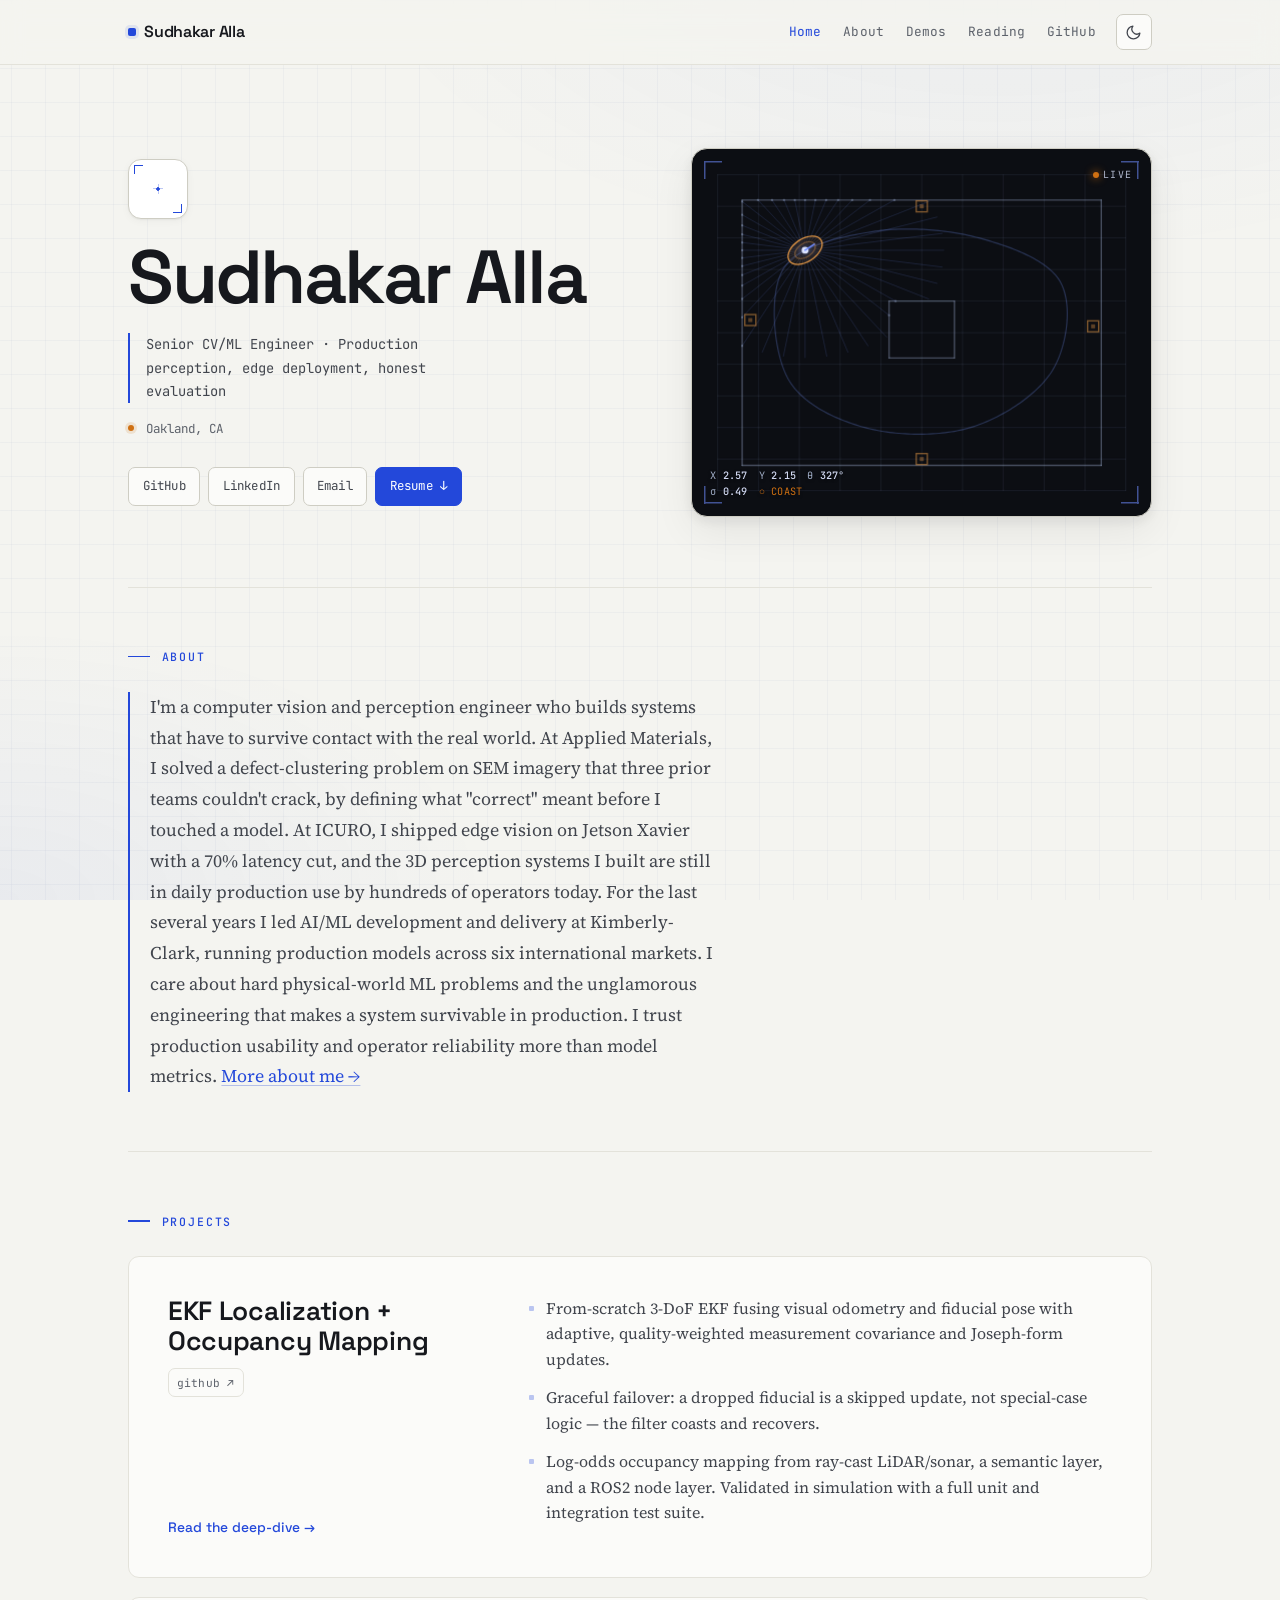
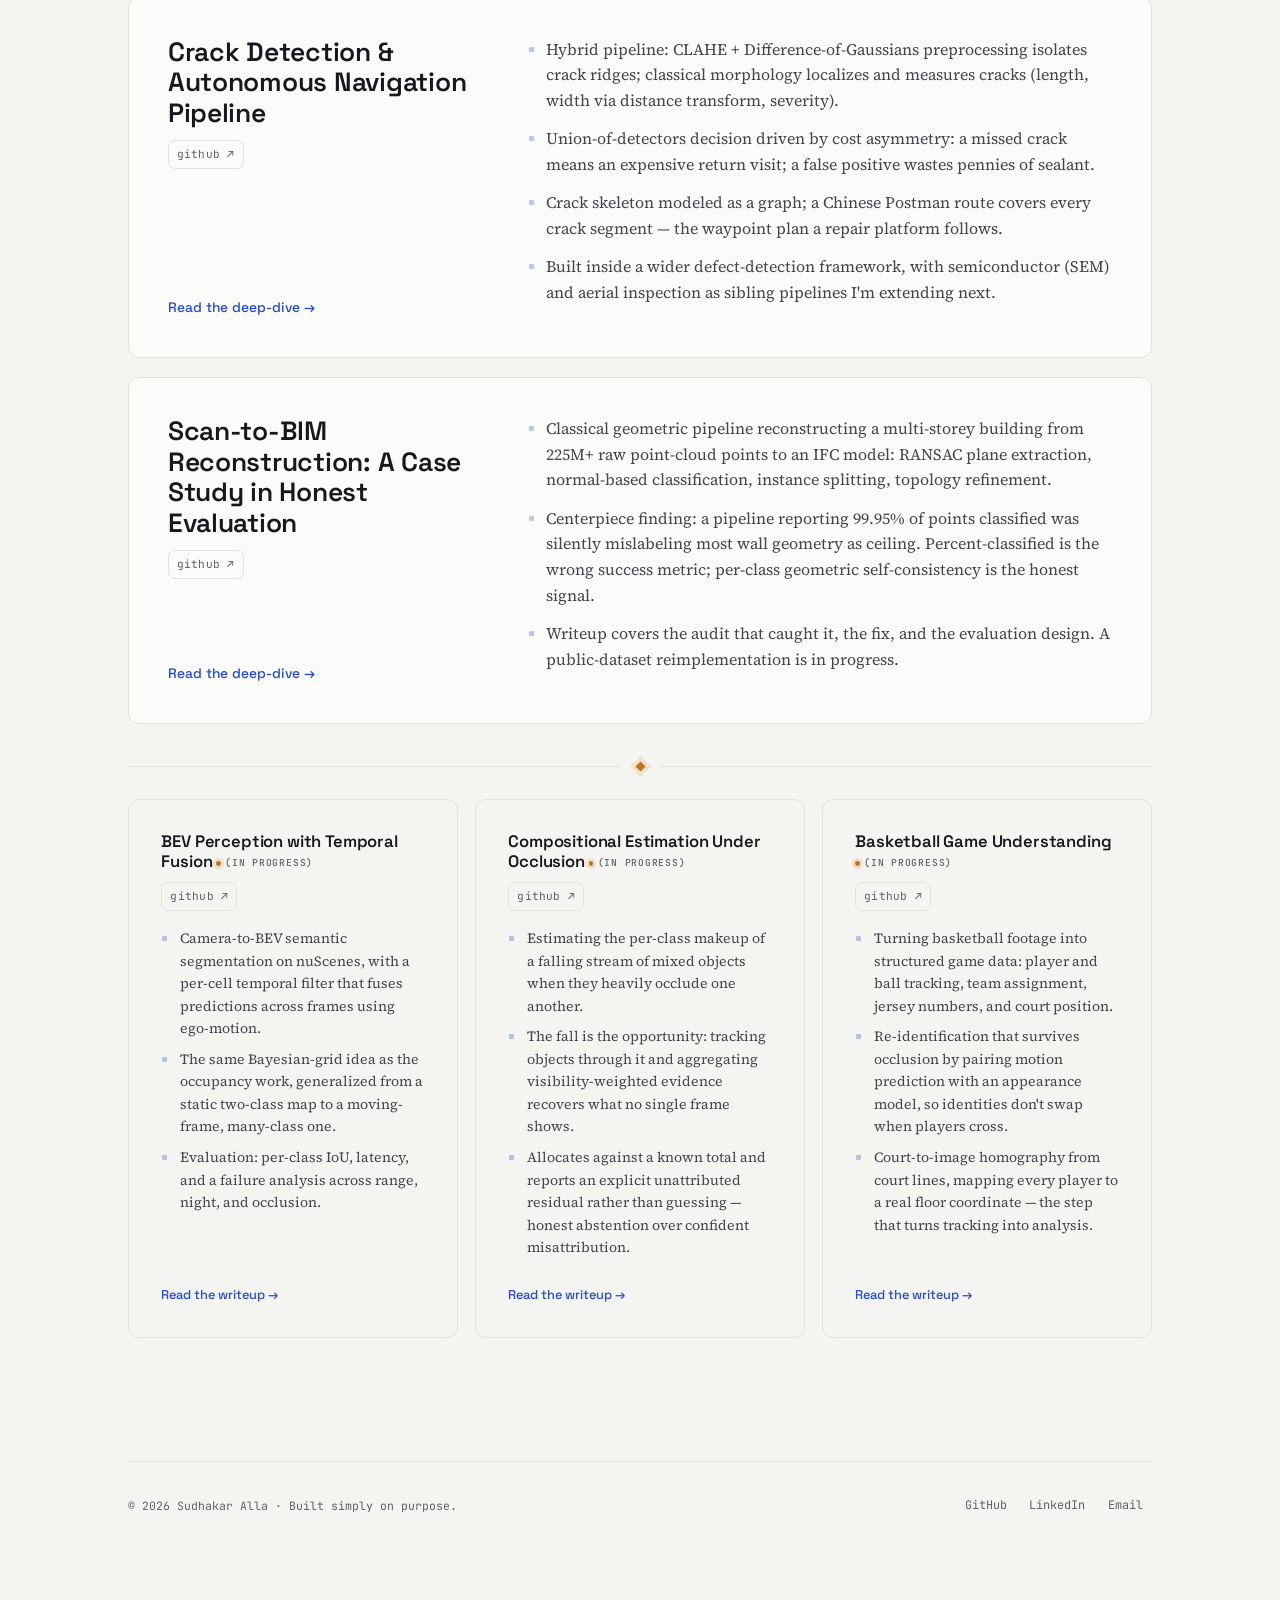
==== index.html @ 69c8899a "Publish portfolio site" ====
<!DOCTYPE html>
<html lang="en">
<head>
  <meta charset="UTF-8">
  <meta name="viewport" content="width=device-width, initial-scale=1.0">
  <title>Sudhakar Alla — Senior CV/ML Engineer</title>
  <meta name="description" content="Sudhakar Alla is a computer vision and perception engineer building systems that survive the real world — edge deployment, honest evaluation, production-hardened ML.">
  <meta property="og:title" content="Sudhakar Alla — Senior CV/ML Engineer">
  <meta property="og:description" content="Computer vision and perception engineer. Production systems, honest evaluation. Oakland, CA.">
  <meta property="og:type" content="website">
  <meta name="theme-color" content="#f4f4f0" media="(prefers-color-scheme: light)">
  <meta name="theme-color" content="#0d0f14" media="(prefers-color-scheme: dark)">
  <link rel="preconnect" href="https://fonts.googleapis.com">
  <link rel="preconnect" href="https://fonts.gstatic.com" crossorigin>
  <link rel="stylesheet" href="https://fonts.googleapis.com/css2?family=JetBrains+Mono:wght@400;500&family=Source+Serif+4:ital,opsz,wght@0,8..60,400;0,8..60,600;1,8..60,400&family=Space+Grotesk:wght@400;500;600;700&display=swap">
  <link rel="stylesheet" href="style.css">
  <script src="main.js" defer></script>
</head>
<body>

<a class="skip-link" href="#main">Skip to content</a>

<nav class="nav" aria-label="Primary">
  <div class="nav-inner">
    <a class="brand" href="index.html">Sudhakar Alla</a>
    <div class="nav-right">
      <div class="nav-links">
        <a href="index.html" aria-current="page">Home</a>
        <a href="about.html">About</a>
        <a href="demos.html">Demos</a>
        <a href="reading.html">Reading</a>
        <a href="https://github.com/salla23" rel="noopener noreferrer">GitHub</a>
      </div>
      <button class="theme-toggle" type="button" aria-label="Switch to dark theme" aria-pressed="false">
        <svg class="i-moon" viewBox="0 0 24 24" fill="none" stroke="currentColor" stroke-width="1.8" stroke-linecap="round" stroke-linejoin="round" aria-hidden="true"><path d="M21 12.8A9 9 0 1 1 11.2 3a7 7 0 0 0 9.8 9.8z"/></svg>
        <svg class="i-sun" viewBox="0 0 24 24" fill="none" stroke="currentColor" stroke-width="1.8" stroke-linecap="round" stroke-linejoin="round" aria-hidden="true"><circle cx="12" cy="12" r="4.2"/><path d="M12 2v2.4M12 19.6V22M4.2 4.2l1.7 1.7M18.1 18.1l1.7 1.7M2 12h2.4M19.6 12H22M4.2 19.8l1.7-1.7M18.1 5.9l1.7-1.7"/></svg>
      </button>
    </div>
  </div>
</nav>

<div class="wrap">

  <header class="hero">
    <div class="hero-text">
      <div class="hero-id">
        <!-- Headshot placeholder. Replace with:
             <img class="photo" src="assets/headshot.jpg" alt="Sudhakar Alla" loading="lazy">
             once assets/headshot.jpg is in place. -->
        <div class="photo" role="img" aria-label="Photo of Sudhakar Alla"></div>
      </div>
      <h1>Sudhakar Alla</h1>
      <p class="tagline">Senior CV/ML Engineer · Production perception, edge deployment, honest evaluation</p>
      <p class="location">Oakland, CA</p>
      <nav class="link-row" aria-label="Contact and profiles">
        <a href="https://github.com/salla23" rel="noopener noreferrer">GitHub</a>
        <a href="https://linkedin.com/in/sudhakaralla" rel="noopener noreferrer">LinkedIn</a>
        <a href="mailto:sudhakaralla@icloud.com">Email</a>
        <a href="assets/Sudhakar_Alla_Resume.pdf" rel="noopener noreferrer">Resume &darr;</a>
      </nav>
    </div>

    <div class="hero-viewport">
      <canvas id="sim-canvas" aria-hidden="true"></canvas>
      <div class="vp-live" aria-hidden="true"><span class="dot"></span>LIVE</div>
      <div class="telemetry" aria-hidden="true"></div>
    </div>
  </header>

  <main id="main">

    <section class="about pull" aria-labelledby="h-about">
      <h2 id="h-about">About</h2>
      <p>I'm a computer vision and perception engineer who builds systems that have to survive contact with the real world. At Applied Materials, I solved a defect-clustering problem on SEM imagery that three prior teams couldn't crack, by defining what "correct" meant before I touched a model. At ICURO, I shipped edge vision on Jetson Xavier with a 70% latency cut, and the 3D perception systems I built are still in daily production use by hundreds of operators today. For the last several years I led AI/ML development and delivery at Kimberly-Clark, running production models across six international markets. I care about hard physical-world ML problems and the unglamorous engineering that makes a system survivable in production. I trust production usability and operator reliability more than model metrics. <a href="about.html">More about me &rarr;</a></p>
    </section>

    <section aria-labelledby="h-projects">
      <h2 id="h-projects">Projects</h2>

      <div class="proj-featured">

        <article class="card featured">
          <div class="card-head">
            <h3><a href="projects/occupancy-ekf.html">EKF Localization + Occupancy Mapping</a></h3>
            <a class="card-repo" href="https://github.com/salla23/occupancy-ekf-fusion" rel="noopener noreferrer">github &#8599;</a>
          </div>
          <ul>
            <li>From-scratch 3-DoF EKF fusing visual odometry and fiducial pose with adaptive, quality-weighted measurement covariance and Joseph-form updates.</li>
            <li>Graceful failover: a dropped fiducial is a skipped update, not special-case logic &mdash; the filter coasts and recovers.</li>
            <li>Log-odds occupancy mapping from ray-cast LiDAR/sonar, a semantic layer, and a ROS2 node layer. Validated in simulation with a full unit and integration test suite.</li>
          </ul>
          <a class="more" href="projects/occupancy-ekf.html">Read the deep-dive &rarr;</a>
        </article>

        <article class="card featured">
          <div class="card-head">
            <h3><a href="projects/crack-detection.html">Crack Detection &amp; Autonomous Navigation Pipeline</a></h3>
            <a class="card-repo" href="https://github.com/salla23/crack-detection-pipeline" rel="noopener noreferrer">github &#8599;</a>
          </div>
          <ul>
            <li>Hybrid pipeline: CLAHE + Difference-of-Gaussians preprocessing isolates crack ridges; classical morphology localizes and measures cracks (length, width via distance transform, severity).</li>
            <li>Union-of-detectors decision driven by cost asymmetry: a missed crack means an expensive return visit; a false positive wastes pennies of sealant.</li>
            <li>Crack skeleton modeled as a graph; a Chinese Postman route covers every crack segment &mdash; the waypoint plan a repair platform follows.</li>
            <li>Built inside a wider defect-detection framework, with semiconductor (SEM) and aerial inspection as sibling pipelines I'm extending next.</li>
          </ul>
          <a class="more" href="projects/crack-detection.html">Read the deep-dive &rarr;</a>
        </article>

        <article class="card featured">
          <div class="card-head">
            <h3><a href="projects/scan-to-bim.html">Scan-to-BIM Reconstruction: A Case Study in Honest Evaluation</a></h3>
            <a class="card-repo" href="https://github.com/salla23/scan-to-bim-case-study" rel="noopener noreferrer">github &#8599;</a>
          </div>
          <ul>
            <li>Classical geometric pipeline reconstructing a multi-storey building from 225M+ raw point-cloud points to an IFC model: RANSAC plane extraction, normal-based classification, instance splitting, topology refinement.</li>
            <li>Centerpiece finding: a pipeline reporting 99.95% of points classified was silently mislabeling most wall geometry as ceiling. Percent-classified is the wrong success metric; per-class geometric self-consistency is the honest signal.</li>
            <li>Writeup covers the audit that caught it, the fix, and the evaluation design. A public-dataset reimplementation is in progress.</li>
          </ul>
          <a class="more" href="projects/scan-to-bim.html">Read the deep-dive &rarr;</a>
        </article>

      </div>

      <div class="proj-split" aria-hidden="true"><span class="mark"></span></div>

      <div class="proj-progress">

        <article class="card compact">
          <div class="card-head">
            <h3><a href="projects/bev.html">BEV Perception with Temporal Fusion <span class="wip">(in&nbsp;progress)</span></a></h3>
            <a class="card-repo" href="https://github.com/salla23/bev-nuscenes-mini" rel="noopener noreferrer">github &#8599;</a>
          </div>
          <ul>
            <li>Camera-to-BEV semantic segmentation on nuScenes, with a per-cell temporal filter that fuses predictions across frames using ego-motion.</li>
            <li>The same Bayesian-grid idea as the occupancy work, generalized from a static two-class map to a moving-frame, many-class one.</li>
            <li>Evaluation: per-class IoU, latency, and a failure analysis across range, night, and occlusion.</li>
          </ul>
          <a class="more" href="projects/bev.html">Read the writeup &rarr;</a>
        </article>

        <article class="card compact">
          <div class="card-head">
            <h3><a href="projects/occlusion.html">Compositional Estimation Under Occlusion <span class="wip">(in&nbsp;progress)</span></a></h3>
            <a class="card-repo" href="https://github.com/salla23/occlusion-compositional-estimation" rel="noopener noreferrer">github &#8599;</a>
          </div>
          <ul>
            <li>Estimating the per-class makeup of a falling stream of mixed objects when they heavily occlude one another.</li>
            <li>The fall is the opportunity: tracking objects through it and aggregating visibility-weighted evidence recovers what no single frame shows.</li>
            <li>Allocates against a known total and reports an explicit unattributed residual rather than guessing &mdash; honest abstention over confident misattribution.</li>
          </ul>
          <a class="more" href="projects/occlusion.html">Read the writeup &rarr;</a>
        </article>

        <article class="card compact">
          <div class="card-head">
            <h3><a href="projects/basketball.html">Basketball Game Understanding <span class="wip">(in&nbsp;progress)</span></a></h3>
            <a class="card-repo" href="https://github.com/salla23/basketball-cv" rel="noopener noreferrer">github &#8599;</a>
          </div>
          <ul>
            <li>Turning basketball footage into structured game data: player and ball tracking, team assignment, jersey numbers, and court position.</li>
            <li>Re-identification that survives occlusion by pairing motion prediction with an appearance model, so identities don't swap when players cross.</li>
            <li>Court-to-image homography from court lines, mapping every player to a real floor coordinate &mdash; the step that turns tracking into analysis.</li>
          </ul>
          <a class="more" href="projects/basketball.html">Read the writeup &rarr;</a>
        </article>

      </div>

    </section>

  </main>

  <footer>
    <p class="copy">&copy; 2026 Sudhakar Alla &middot; Built simply on purpose.</p>
    <nav class="link-row" aria-label="Footer links">
      <a href="https://github.com/salla23" rel="noopener noreferrer">GitHub</a>
      <a href="https://linkedin.com/in/sudhakaralla" rel="noopener noreferrer">LinkedIn</a>
      <a href="mailto:sudhakaralla@icloud.com">Email</a>
    </nav>
  </footer>

</div>
</body>
</html>
---- style.css ----
/* ============================================================================
   Sudhakar Alla — portfolio  ·  "the page is an instrument"
   A perception engineer's site treated like the read-out of a system he'd
   build: warm instrument paper, a cool/warm scientific-colormap palette
   (cobalt signal + amber uncertainty), a faint occupancy-grid substrate,
   monospace telemetry, and one live signature — an EKF localization viewport.

   One styling layer. Behaviour in main.js. No build step. Light + auto/manual
   dark. WCAG-AA contrast. Motion is opt-in & respects reduced-motion.
   Degrades cleanly with no JS and no webfont.
   ============================================================================ */

*, *::before, *::after { box-sizing: border-box; margin: 0; padding: 0; }

/* ── 1. Tokens ───────────────────────────────────────────────────────────── */
:root {
  color-scheme: light;

  --bg:#f4f4f0; --bg-2:#efeee9; --surface:#fbfbf9; --surface-2:#ffffff;
  --ink:#16181d; --ink-soft:#41454d; --ink-mute:#5d626b; --ink-faint:#8a8f99;
  --line:#e3e2da; --line-strong:#cecdc3;

  --accent:#2348da; --accent-press:#1b39b4;
  --accent-soft:rgba(35,72,218,.10); --accent-line:rgba(35,72,218,.30);
  --signal:#cf7012; --signal-soft:rgba(207,112,18,.14);
  --on-accent:#ffffff; --glow:rgba(35,72,218,.05);

  /* viewport interior is a dark "monitor" in BOTH themes; sim colours target it */
  --panel:#0c0e13; --panel-line:rgba(120,138,178,.22);
  --sim-grid:rgba(124,140,176,.13);
  --sim-wall:rgba(154,170,202,.42);
  --sim-track:#6e8bff;
  --sim-ray:rgba(120,150,255,.16);
  --sim-fid:#f4a24a;
  --sim-cov:#f4a24a;
  --sim-cov-fill:rgba(244,162,74,.07);
  --sim-robot:#dde5ff;
  --sim-trail:rgba(120,150,255,.28);

  --font-display:"Space Grotesk",system-ui,-apple-system,"Segoe UI",Roboto,sans-serif;
  --font-serif:"Source Serif 4",Georgia,Cambria,"Times New Roman",serif;
  --font-mono:"JetBrains Mono",ui-monospace,SFMono-Regular,Menlo,Consolas,monospace;

  --maxw:1100px; --maxw-prose:720px;
  --pad:clamp(1.15rem,4vw,2.4rem);
  --r:11px; --r-sm:7px; --r-lg:16px;
  --shadow-1:0 1px 2px rgba(20,22,28,.05), 0 2px 8px rgba(20,22,28,.04);
  --shadow-2:0 4px 14px rgba(20,22,28,.08), 0 14px 40px rgba(20,22,28,.07);
  --ease:cubic-bezier(.22,.61,.36,1);
}

@media (prefers-color-scheme: dark) {
  :root:not([data-theme="light"]) {
    color-scheme: dark;
    --bg:#0d0f14; --bg-2:#0a0c11; --surface:#14171e; --surface-2:#0f1218;
    --ink:#ecebe6; --ink-soft:#b4b9c3; --ink-mute:#888e9a; --ink-faint:#666c78;
    --line:#242834; --line-strong:#333947;
    --accent:#6e92ff; --accent-press:#8aa6ff;
    --accent-soft:rgba(110,146,255,.14); --accent-line:rgba(110,146,255,.34);
    --signal:#f4a24a; --signal-soft:rgba(244,162,74,.16);
    --on-accent:#0b0d12; --glow:rgba(110,146,255,.09);
    --shadow-1:0 1px 2px rgba(0,0,0,.3); --shadow-2:0 10px 34px rgba(0,0,0,.5);
  }
}
:root[data-theme="dark"] {
  color-scheme: dark;
  --bg:#0d0f14; --bg-2:#0a0c11; --surface:#14171e; --surface-2:#0f1218;
  --ink:#ecebe6; --ink-soft:#b4b9c3; --ink-mute:#888e9a; --ink-faint:#666c78;
  --line:#242834; --line-strong:#333947;
  --accent:#6e92ff; --accent-press:#8aa6ff;
  --accent-soft:rgba(110,146,255,.14); --accent-line:rgba(110,146,255,.34);
  --signal:#f4a24a; --signal-soft:rgba(244,162,74,.16);
  --on-accent:#0b0d12; --glow:rgba(110,146,255,.09);
  --shadow-1:0 1px 2px rgba(0,0,0,.3); --shadow-2:0 10px 34px rgba(0,0,0,.5);
}

/* ── 2. Base ─────────────────────────────────────────────────────────────── */
html { scroll-padding-top: 84px; -webkit-text-size-adjust:100%; }
body {
  font-family: var(--font-serif);
  font-size: 17px; line-height: 1.65; color: var(--ink);
  background: var(--bg);
  -webkit-font-smoothing: antialiased; text-rendering: optimizeLegibility;
  overflow-x: hidden;
}

/* fixed substrate: faint occupancy grid + soft signal glow */
body::before {
  content:""; position:fixed; inset:0; z-index:-2; pointer-events:none;
  background-color: var(--bg);
  background-image:
    linear-gradient(to right, var(--sim-grid) 1px, transparent 1px),
    linear-gradient(to bottom, var(--sim-grid) 1px, transparent 1px);
  background-size: 34px 34px; background-position: center top;
  opacity: .5;
}
@media (prefers-color-scheme: dark){ :root:not([data-theme="light"]) body::before{ opacity:.7; } }
:root[data-theme="dark"] body::before{ opacity:.7; }
body::after {
  content:""; position:fixed; inset:0; z-index:-1; pointer-events:none;
  background:
    radial-gradient(1100px 560px at 78% -8%, var(--glow), transparent 60%),
    radial-gradient(900px 500px at 0% 100%, var(--glow), transparent 55%);
}

a { color: var(--accent); text-decoration: none; }
strong, b { font-weight: 600; }
::selection { background: var(--accent-soft); color: var(--ink); }

:where(a, button, [tabindex]):focus-visible {
  outline: 2px solid var(--accent);
  outline-offset: 3px; border-radius: 4px;
}

/* skip link */
.skip-link {
  position: fixed; top: 10px; left: 10px; z-index: 200;
  transform: translateY(-160%);
  background: var(--accent); color: var(--on-accent);
  font-family: var(--font-mono); font-size: .8rem; letter-spacing:.02em;
  padding: .55rem .9rem; border-radius: var(--r-sm);
  transition: transform .2s var(--ease);
}
.skip-link:focus { transform: translateY(0); }

/* shared horizontal frame */
.nav-inner, .wrap {
  width: 100%; max-width: var(--maxw);
  margin-inline: auto; padding-inline: var(--pad);
}
.wrap { padding-bottom: clamp(3rem, 8vw, 6rem); }

/* ── 3. Nav (full-bleed sticky bar) ──────────────────────────────────────── */
.nav {
  position: sticky; top: 0; z-index: 100;
  border-bottom: 1px solid var(--line);
  background: color-mix(in srgb, var(--bg) 82%, transparent);
  -webkit-backdrop-filter: saturate(1.4) blur(12px);
  backdrop-filter: saturate(1.4) blur(12px);
}
@supports not (backdrop-filter: blur(1px)) { .nav { background: var(--bg); } }
.nav-inner {
  display: flex; align-items: center; justify-content: space-between;
  gap: 16px; padding-block: 14px;
}
.brand {
  font-family: var(--font-display); font-weight: 600; font-size: 1rem;
  letter-spacing: -0.02em; color: var(--ink); position: relative; padding-left: 16px;
}
.brand::before {
  content:""; position:absolute; left:0; top:50%; transform: translateY(-50%);
  width: 8px; height: 8px; border-radius: 2px;
  background: var(--accent);
  box-shadow: 0 0 0 3px var(--accent-soft);
}
.nav-right { display: flex; align-items: center; gap: 6px; }
.nav-links { display: flex; flex-wrap: wrap; align-items: center; gap: 2px; }
.nav-links a {
  font-family: var(--font-mono); font-size: .8rem; letter-spacing: .01em;
  color: var(--ink-mute); padding: .4rem .62rem; border-radius: var(--r-sm);
  transition: color .18s, background .18s;
}
.nav-links a:hover { color: var(--ink); background: var(--accent-soft); }
.nav-links a[aria-current="page"] { color: var(--accent); }

.theme-toggle {
  display: inline-grid; place-items: center; width: 36px; height: 36px;
  margin-left: 4px; border: 1px solid var(--line-strong); border-radius: var(--r-sm);
  background: var(--surface); color: var(--ink-soft); cursor: pointer;
  transition: color .18s, border-color .18s, background .18s;
}
.theme-toggle:hover { color: var(--ink); border-color: var(--accent-line); background: var(--accent-soft); }
.theme-toggle svg { width: 17px; height: 17px; display: block; }
.theme-toggle .i-sun  { display: none; }
.theme-toggle .i-moon { display: block; }
@media (prefers-color-scheme: dark){
  :root:not([data-theme="light"]) .theme-toggle .i-sun{display:block}
  :root:not([data-theme="light"]) .theme-toggle .i-moon{display:none}
}
:root[data-theme="dark"]  .theme-toggle .i-sun{display:block}
:root[data-theme="dark"]  .theme-toggle .i-moon{display:none}
:root[data-theme="light"] .theme-toggle .i-sun{display:none}
:root[data-theme="light"] .theme-toggle .i-moon{display:block}

/* ── 4. Hero (landing) ───────────────────────────────────────────────────── */
header.hero {
  display: grid; grid-template-columns: 1.04fr .96fr;
  gap: clamp(2rem, 5vw, 4.2rem); align-items: center;
  padding: clamp(2.6rem, 7vw, 5.2rem) 0 clamp(2.4rem, 6vw, 4.4rem);
  border-bottom: 1px solid var(--line);
}
.hero-id { margin-bottom: 1.4rem; }
.photo {
  width: 60px; height: 60px; border-radius: 13px;
  border: 1px solid var(--line-strong); background: var(--surface-2);
  position: relative; overflow: hidden;
  background-image:
    linear-gradient(var(--accent-line), var(--accent-line)),
    linear-gradient(var(--accent-line), var(--accent-line)),
    radial-gradient(circle at center, var(--accent) 1.5px, transparent 2px);
  background-repeat: no-repeat;
  background-size: 10px 1px, 1px 10px, 100% 100%;
  background-position: center center, center center, center center;
  box-shadow: var(--shadow-1);
}
.photo::before, .photo::after { /* fiducial corner ticks */
  content:""; position:absolute; width:9px; height:9px; pointer-events:none;
  border-color: var(--accent); border-style: solid;
}
.photo::before { top:5px; left:5px; border-width:1.5px 0 0 1.5px; }
.photo::after  { bottom:5px; right:5px; border-width:0 1.5px 1.5px 0; }
img.photo { object-fit: cover; display: block; background: var(--surface-2); }

.hero h1 {
  font-family: var(--font-display); font-weight: 600;
  font-size: clamp(2.7rem, 7vw, 4.7rem); line-height: .98;
  letter-spacing: -0.035em; color: var(--ink);
}
.tagline {
  font-family: var(--font-mono); font-size: .86rem; line-height: 1.7;
  color: var(--ink-soft); margin-top: 1.15rem; padding-left: 1rem;
  border-left: 2px solid var(--accent); max-width: 40ch;
}
.location {
  font-family: var(--font-mono); font-size: .78rem; color: var(--ink-mute);
  margin-top: 1rem; padding-left: 1.1rem; position: relative;
}
.location::before {
  content:""; position:absolute; left:0; top:.46em; width:6px; height:6px;
  border-radius:50%; background: var(--signal);
  box-shadow: 0 0 0 3px var(--signal-soft);
}
.hero .link-row {
  display: flex; flex-wrap: wrap; gap: .5rem; margin-top: 1.7rem;
}
.hero .link-row a {
  font-family: var(--font-mono); font-size: .78rem; letter-spacing: .01em;
  color: var(--ink-soft); background: var(--surface);
  border: 1px solid var(--line-strong); border-radius: var(--r-sm);
  padding: .5rem .85rem; transition: transform .18s var(--ease), border-color .18s, color .18s, background .18s, box-shadow .18s;
}
.hero .link-row a:hover {
  color: var(--ink); border-color: var(--accent-line);
  background: var(--accent-soft); transform: translateY(-2px);
}
.hero .link-row a:last-child {
  background: var(--accent); color: var(--on-accent); border-color: var(--accent);
}
.hero .link-row a:last-child:hover {
  background: var(--accent-press); border-color: var(--accent-press);
  box-shadow: 0 6px 18px var(--accent-soft);
}

/* the signature: live EKF localization viewport */
.hero-viewport {
  position: relative; aspect-ratio: 5 / 4; width: 100%;
  border-radius: var(--r-lg); overflow: hidden;
  background: var(--panel); border: 1px solid var(--line-strong);
  box-shadow: var(--shadow-2);
}
.hero-viewport::before { /* fiducial corner-mark frame */
  content:""; position:absolute; inset:11px; pointer-events:none; z-index:3;
  border: 1px solid transparent;
  background:
    linear-gradient(var(--sim-track),var(--sim-track)) left  top   / 18px 1.5px no-repeat,
    linear-gradient(var(--sim-track),var(--sim-track)) left  top   / 1.5px 18px no-repeat,
    linear-gradient(var(--sim-track),var(--sim-track)) right top   / 18px 1.5px no-repeat,
    linear-gradient(var(--sim-track),var(--sim-track)) right top   / 1.5px 18px no-repeat,
    linear-gradient(var(--sim-track),var(--sim-track)) left  bottom/ 18px 1.5px no-repeat,
    linear-gradient(var(--sim-track),var(--sim-track)) left  bottom/ 1.5px 18px no-repeat,
    linear-gradient(var(--sim-track),var(--sim-track)) right bottom/ 18px 1.5px no-repeat,
    linear-gradient(var(--sim-track),var(--sim-track)) right bottom/ 1.5px 18px no-repeat;
  opacity: .55;
}
#sim-canvas { position:absolute; inset:0; width:100%; height:100%; display:block; z-index:1; }
.vp-live {
  position:absolute; top:18px; right:18px; z-index:4;
  display:flex; align-items:center; gap:.42em;
  font-family:var(--font-mono); font-size:.62rem; letter-spacing:.14em;
  color: rgba(221,229,255,.78);
}
.vp-live .dot {
  width:6px; height:6px; border-radius:50%; background: var(--signal);
  box-shadow: 0 0 8px var(--signal);
}
.telemetry {
  position:absolute; left:18px; bottom:16px; z-index:4;
  font-family:var(--font-mono); font-size:.64rem; line-height:1.55;
  letter-spacing:.02em; color: rgba(170,184,212,.92);
  font-variant-numeric: tabular-nums; text-shadow: 0 1px 3px rgba(0,0,0,.5);
}
.telemetry .t-row { display:flex; gap:1.1em; }
.telemetry b { color: rgba(221,229,255,.95); font-weight:500; }
.telemetry .t-stat { color: var(--signal); }

/* ── 5. Sections & headings ──────────────────────────────────────────────── */
main { display: block; }
section { padding-block: clamp(2.1rem, 5vw, 3.7rem); }
section + section { border-top: 1px solid var(--line); }
section[aria-label="Intro"] { padding-block: 1.4rem 0; }

/* eyebrow-style section label (index sections, reading groups) */
h2 {
  font-family: var(--font-mono); font-weight: 500;
  font-size: .72rem; letter-spacing: .16em; text-transform: uppercase;
  color: var(--accent); margin-bottom: 1.6rem;
  display: flex; align-items: center; gap: .7rem;
}
h2::before {
  content:""; width: 22px; height: 1.5px; background: var(--accent); flex: none;
}
h3 {
  font-family: var(--font-display); font-weight: 600; font-size: 1.16rem;
  line-height: 1.25; letter-spacing: -0.01em; color: var(--ink);
}

/* essay subheads (deep-dives, about) override the eyebrow style */
.prose h2 {
  display: block; font-family: var(--font-display); text-transform: none;
  letter-spacing: -0.015em; font-weight: 600; font-size: 1.4rem; color: var(--ink);
  margin: 2.5rem 0 .85rem; padding-left: 1rem; position: relative;
}
.prose h2::before {
  content:""; position:absolute; left:0; top:.18em; bottom:.18em; width:3px;
  border-radius:2px; background: var(--accent);
}

/* ── 6. Prose ────────────────────────────────────────────────────────────── */
.prose { max-width: var(--maxw-prose); margin-inline: auto; }
.prose p { margin-bottom: 1.05rem; line-height: 1.72; }
.prose p:last-child { margin-bottom: 0; }
.prose a {
  color: var(--accent); text-decoration: underline;
  text-decoration-color: var(--accent-line); text-underline-offset: 3px;
  text-decoration-thickness: 1px; transition: text-decoration-color .18s, color .18s;
}
.prose a:hover { color: var(--accent-press); text-decoration-color: var(--accent); }
.prose code, code {
  font-family: var(--font-mono); font-size: .85em;
  background: var(--accent-soft); color: var(--ink);
  padding: .12em .4em; border-radius: 5px;
  border: 1px solid var(--accent-line); white-space: nowrap;
}
.prose em { font-style: italic; }

/* About (index) — shares prose look but lives in its own section */
.about { max-width: var(--maxw); }
.about p, .pull p { font-size: 1.12rem; line-height: 1.72; max-width: 66ch; }
.pull p {
  padding-left: 1.25rem; border-left: 2px solid var(--accent); color: var(--ink-soft);
}
.about p { color: var(--ink-soft); }
.about a { color: var(--accent); text-decoration: underline; text-decoration-color: var(--accent-line); text-underline-offset: 3px; }
.about a:hover { color: var(--accent-press); }

/* ── 7. Projects ─────────────────────────────────────────────────────────── */
.proj-featured { display: grid; gap: 1.2rem; }

.proj-split {
  display: flex; align-items: center; gap: 1.1rem; margin: 2.4rem 0 1.8rem;
}
.proj-split::before, .proj-split::after { content:""; height:1px; background: var(--line); flex:1; }
.proj-split .mark { width:7px; height:7px; flex:none; transform: rotate(45deg); background: var(--signal); box-shadow:0 0 0 4px var(--signal-soft); }

.proj-progress {
  display: grid; grid-template-columns: repeat(3, 1fr); gap: 1.1rem;
}

.card {
  position: relative; background: var(--surface);
  border: 1px solid var(--line); border-radius: var(--r);
  padding: clamp(1.4rem, 2.6vw, 2rem);
  transition: border-color .2s var(--ease), box-shadow .2s var(--ease), background .2s var(--ease);
}
.card:hover { border-color: var(--accent-line); box-shadow: var(--shadow-2); background: var(--surface-2); }

.card-head { display: flex; justify-content: space-between; align-items: baseline; gap: 14px; margin-bottom: 1rem; }
.card-head h3 { font-size: 1.18rem; }
.card-head h3 a { color: var(--ink); transition: color .18s; }
.card:hover .card-head h3 a { color: var(--accent); }
a.card-repo {
  font-family: var(--font-mono); font-size: .7rem; letter-spacing: .02em;
  color: var(--ink-mute); white-space: nowrap; flex: none;
  padding: .28rem .5rem; border: 1px solid var(--line); border-radius: var(--r-sm);
  transition: color .18s, border-color .18s, background .18s;
}
a.card-repo:hover { color: var(--accent); border-color: var(--accent-line); background: var(--accent-soft); }

.card ul { list-style: none; }
.card li {
  position: relative; padding-left: 1.15rem; line-height: 1.6;
  font-size: .96rem; color: var(--ink-soft); margin-bottom: .6rem;
}
.card li:last-child { margin-bottom: 0; }
.card li::before {
  content:""; position:absolute; left:.05rem; top:.62em;
  width:5px; height:5px; border-radius:1px; background: var(--accent-line);
}
.card .more {
  display: inline-flex; align-items: center; margin-top: 1.1rem;
  font-family: var(--font-display); font-weight: 500; font-size: .86rem;
  color: var(--accent); transition: transform .18s var(--ease), color .18s;
}
.card:hover .more { color: var(--accent-press); transform: translateX(3px); }

/* Featured = "datasheet" cards: title/meta rail + bullets, with fiducial ticks */
.card.featured {
  display: grid;
  grid-template-columns: minmax(210px, .82fr) 1.55fr;
  grid-template-rows: auto 1fr;
  column-gap: clamp(1.6rem, 4vw, 3.2rem); row-gap: 1rem;
  padding: clamp(1.7rem, 3vw, 2.4rem);
}
.card.featured::before, .card.featured::after { /* corner fiducials */
  content:""; position:absolute; width:13px; height:13px; pointer-events:none;
  border-color: var(--accent-line); border-style: solid; opacity:0; transition: opacity .25s var(--ease);
}
.card.featured::before { top:13px; left:13px; border-width:1.5px 0 0 1.5px; }
.card.featured::after  { bottom:13px; right:13px; border-width:0 1.5px 1.5px 0; }
.card.featured:hover::before, .card.featured:hover::after { opacity:.85; border-color: var(--accent); }
.card.featured > .card-head { grid-column:1; grid-row:1; flex-direction: column; align-items: flex-start; gap:.7rem; margin-bottom:0; }
.card.featured > .card-head h3 { font-size: clamp(1.3rem, 2.4vw, 1.65rem); line-height:1.16; }
.card.featured > ul { grid-column:2; grid-row:1 / 3; align-self: center; }
.card.featured > ul li { font-size: 1rem; margin-bottom: .8rem; }
.card.featured > .more { grid-column:1; grid-row:2; align-self: end; margin-top:0; }

/* Compact = in-progress grid cards */
.card.compact { display:flex; flex-direction:column; background: transparent; }
.card.compact:hover { background: var(--surface); }
.card.compact .card-head { flex-direction: column; align-items: flex-start; gap:.55rem; }
.card.compact .card-head h3 { font-size: 1.04rem; }
.card.compact ul { flex: 1; }
.card.compact li { font-size: .88rem; margin-bottom: .5rem; }
.card.compact .more { font-size: .8rem; }

/* WIP badge — amber status LED */
.wip {
  display: inline-flex; align-items: center; gap: .42em; vertical-align: middle;
  font-family: var(--font-mono); font-weight: 500; font-size: .6rem;
  letter-spacing: .08em; text-transform: uppercase; color: var(--ink-mute);
  white-space: nowrap;
}
.wip::before {
  content:""; width:.5em; height:.5em; border-radius:50%;
  background: var(--signal); box-shadow: 0 0 0 3px var(--signal-soft); flex:none;
}

/* ── 8. Figures ──────────────────────────────────────────────────────────── */
.fig { margin: 1.8rem 0; }
.fig-img-wrap {
  background: var(--panel); border: 1px solid var(--line-strong);
  border-radius: var(--r); overflow: hidden; min-height: 90px;
  display: flex; align-items: center; justify-content: center;
  box-shadow: var(--shadow-1);
}
.fig-img-wrap img { display:block; width:100%; height:auto; }
.fig-ph, .fig-img-wrap.is-broken {
  width: 100%; padding: 3rem 1rem; text-align: center;
  font-family: var(--font-mono); font-size: .72rem; letter-spacing: .14em;
  text-transform: uppercase; color: rgba(170,184,212,.6);
  background:
    repeating-linear-gradient(45deg, rgba(120,138,178,.05) 0 10px, transparent 10px 20px);
}
figcaption {
  font-family: var(--font-mono); font-size: .72rem; line-height: 1.5;
  color: var(--ink-mute); margin-top: .7rem; padding-left: 1.1rem; position: relative;
}
figcaption::before {
  content:""; position:absolute; left:0; top:.5em; width:7px; height:7px;
  border-left:1.5px solid var(--accent); border-bottom:1.5px solid var(--accent);
}

/* ── 9. Metrics table — instrument read-out ──────────────────────────────── */
table.metrics {
  width: 100%; border-collapse: collapse; margin: 1rem 0;
  font-family: var(--font-mono); font-size: .85rem; font-variant-numeric: tabular-nums;
}
table.metrics td { padding: .62rem .2rem; border-bottom: 1px solid var(--line); }
table.metrics tr:first-child td { border-top: 1px solid var(--line); }
table.metrics td:first-child { color: var(--ink-mute); letter-spacing: .01em; }
table.metrics td:last-child { text-align: right; color: var(--ink); font-weight: 500; }
.note { font-family: var(--font-mono); font-size: .74rem; line-height: 1.55; color: var(--ink-mute); }

/* ── 10. Reading list ────────────────────────────────────────────────────── */
.read-group { max-width: var(--maxw-prose); margin-inline: auto; margin-bottom: 2.6rem; }
.read-group h2 { margin-bottom: 1.2rem; }
.read-item {
  padding: 1.05rem 0; border-bottom: 1px solid var(--line); position: relative;
  transition: padding-left .2s var(--ease);
}
.read-item:last-child { border-bottom: none; }
.read-item::before {
  content:""; position:absolute; left:-1rem; top:1.35rem; width:0; height:1.5px;
  background: var(--accent); transition: width .2s var(--ease); opacity:0;
}
.read-item:hover { padding-left: .65rem; }
.read-item:hover::before { width:.7rem; opacity:1; }
.read-item .rt { font-family: var(--font-display); font-weight: 600; font-size: 1.02rem; line-height: 1.35; color: var(--ink); }
.read-item .rm { font-family: var(--font-mono); font-size: .72rem; color: var(--ink-mute); margin: .35rem 0 .5rem; line-height: 1.5; }
.read-item .rw { font-size: .96rem; color: var(--ink-soft); line-height: 1.6; }
.kind {
  font-family: var(--font-mono); font-size: .58rem; text-transform: uppercase;
  letter-spacing: .1em; color: var(--accent); border: 1px solid var(--accent-line);
  border-radius: 4px; padding: .1em .45em; margin-left: .5em; vertical-align: middle;
  white-space: nowrap; font-weight: 500;
}

/* ── 11. Page header (inner pages) ───────────────────────────────────────── */
.page-head {
  max-width: var(--maxw-prose); margin-inline: auto;
  padding: clamp(2.2rem, 5vw, 3.4rem) 0 1.8rem;
  border-bottom: 1px solid var(--line); margin-bottom: 2.4rem;
}
.back {
  display: inline-flex; align-items: center; gap: .45em;
  font-family: var(--font-mono); font-size: .74rem; color: var(--ink-mute);
  margin-bottom: 1.4rem; transition: gap .18s var(--ease), color .18s;
}
.back:hover { color: var(--accent); gap: .7em; }
.page-head h1 {
  font-family: var(--font-display); font-weight: 600;
  font-size: clamp(1.85rem, 4vw, 2.7rem); line-height: 1.1;
  letter-spacing: -0.025em; color: var(--ink); margin-bottom: .85rem;
}
.page-head h1 .wip { font-size: .66rem; transform: translateY(-.2em); }
.page-head .sub {
  font-family: var(--font-mono); font-size: .78rem; line-height: 1.6; color: var(--ink-mute);
}
.page-head .sub a { color: var(--accent); }

/* ── 12. Footer ──────────────────────────────────────────────────────────── */
footer {
  margin-top: clamp(2.5rem, 6vw, 4rem); padding-top: 1.8rem;
  border-top: 1px solid var(--line);
  display: flex; flex-wrap: wrap; justify-content: space-between; align-items: center; gap: 1rem;
}
.copy { font-family: var(--font-mono); font-size: .72rem; color: var(--ink-mute); }
footer .link-row { display: flex; flex-wrap: wrap; gap: .3rem; }
footer .link-row a {
  font-family: var(--font-mono); font-size: .74rem; color: var(--ink-mute);
  padding: .3rem .55rem; border-radius: var(--r-sm); transition: color .18s, background .18s;
}
footer .link-row a:hover { color: var(--accent); background: var(--accent-soft); }

/* ── 13. Motion (opt-in) ─────────────────────────────────────────────────── */
@keyframes reveal-up { from { opacity:0; transform: translateY(18px); } to { opacity:1; transform:none; } }

@media (prefers-reduced-motion: no-preference) {
  /* hero entrance — time-based, runs on load, backwards-fill avoids any flash */
  .hero-id, .hero h1, .tagline, .location, .hero .link-row, .hero-viewport {
    animation: reveal-up .7s var(--ease) both;
  }
  .hero-id      { animation-delay: .02s; }
  .hero h1      { animation-delay: .08s; }
  .tagline      { animation-delay: .17s; }
  .location     { animation-delay: .24s; }
  .hero .link-row { animation-delay: .31s; }
  .hero-viewport  { animation-delay: .12s; }

  /* scroll reveals — pure CSS, only where supported; elsewhere content is static-visible */
  @supports (animation-timeline: view()) {
    .proj-featured .card, .proj-progress .card, .about, .read-group {
      animation: reveal-up .8s var(--ease) both;
      animation-timeline: view();
      animation-range: entry 4% entry 56%;
    }
    .proj-progress .card:nth-child(2) { animation-range: entry 8% entry 60%; }
    .proj-progress .card:nth-child(3) { animation-range: entry 12% entry 64%; }
  }

  /* live "FIX" pulse on the viewport status dot + WIP LEDs */
  .vp-live .dot, .wip::before, .location::before, .proj-split .mark, .brand::before {
    animation: led-pulse 2.6s ease-in-out infinite;
  }
}
@keyframes led-pulse { 0%,100%{ opacity:1; } 50%{ opacity:.55; } }

/* ── 14. Responsive ──────────────────────────────────────────────────────── */
@media (max-width: 900px) {
  header.hero { grid-template-columns: 1fr; gap: 2.2rem; }
  .hero-viewport { max-width: 460px; }
  .card.featured { grid-template-columns: 1fr; grid-template-rows: auto; }
  .card.featured > .card-head { grid-column:1; grid-row:auto; }
  .card.featured > ul { grid-column:1; grid-row:auto; align-self:auto; margin: .4rem 0 1rem; }
  .card.featured > .more { grid-column:1; grid-row:auto; align-self:auto; }
}
@media (max-width: 720px) {
  .proj-progress { grid-template-columns: repeat(2, 1fr); }
}
@media (max-width: 560px) {
  body { font-size: 16px; }
  .nav-inner { gap: 10px; }
  .nav-links { gap: 0; }
  .nav-links a { padding: .4rem .45rem; font-size: .74rem; }
  .proj-progress { grid-template-columns: 1fr; }
  .hero .link-row a { font-size: .74rem; }
  footer { flex-direction: column; align-items: flex-start; }
  .card-head { flex-direction: column; gap: .5rem; align-items: flex-start; }
}

/* ── 15. Print ───────────────────────────────────────────────────────────── */
@media print {
  .nav, .theme-toggle, .hero-viewport, .skip-link { display: none !important; }
  body { background: #fff; color: #000; }
  body::before, body::after { display: none; }
  a { color: #000; text-decoration: underline; }
  .card { break-inside: avoid; border: 1px solid #ccc; }
}

/* ============================================================================
   16. Demos page  (back-projection + OCR teaching demos)
   ============================================================================ */
.demo { padding-block: clamp(2rem, 5vw, 3.4rem); }
.demo + .demo { border-top: 1px solid var(--line); }
.demo-head { display: flex; align-items: baseline; justify-content: space-between; gap: 14px; margin-bottom: .4rem; }
.demo-head h2 {
  display: block; font-family: var(--font-display); text-transform: none; letter-spacing: -0.02em;
  font-weight: 600; font-size: clamp(1.5rem, 3vw, 2rem); color: var(--ink); margin: 0;
}
.demo-lede { max-width: 70ch; margin-bottom: 1.6rem; }
.demo-lede p { font-size: 1.04rem; color: var(--ink-soft); }
.demo-tag {
  font-family: var(--font-mono); font-size: .68rem; letter-spacing: .14em; text-transform: uppercase;
  color: var(--ink-mute); display: inline-flex; align-items: center; gap: .5em; margin-bottom: 1rem;
}
.demo-tag::before { content:""; width:18px; height:1.5px; background: var(--accent); }

.demo-stage {
  display: grid; grid-template-columns: 1.25fr 1fr; gap: 1.1rem; align-items: start; margin-bottom: 1.8rem;
}
.panel-cap {
  font-family: var(--font-mono); font-size: .66rem; letter-spacing: .1em; text-transform: uppercase;
  color: var(--ink-mute); margin-bottom: .5rem; display: flex; align-items: center; gap: .5em;
}
.panel-cap::before { content:""; width:6px; height:6px; background: var(--signal); border-radius:1px; }
.demo-canvas-wrap {
  position: relative; background: var(--panel); border: 1px solid var(--line-strong);
  border-radius: var(--r); overflow: hidden; box-shadow: var(--shadow-1);
}
.cam-wrap { aspect-ratio: 4 / 3; }
.side-wrap { aspect-ratio: 3 / 2; }
.demo-canvas-wrap canvas { position: absolute; inset: 0; width: 100%; height: 100%; display: block; }
#bp-cam { cursor: crosshair; }
#bp-cam:focus-visible { outline: 2px solid var(--accent); outline-offset: -2px; }

/* controls */
.demo-controls { display: flex; flex-direction: column; gap: 1rem; }
.ctrl-group {
  background: var(--surface); border: 1px solid var(--line); border-radius: var(--r);
  padding: 1rem 1.1rem;
}
.ctrl-group-title {
  font-family: var(--font-mono); font-size: .64rem; letter-spacing: .12em; text-transform: uppercase;
  color: var(--ink-mute); margin-bottom: .85rem;
}
.ctrl { margin-bottom: .85rem; }
.ctrl:last-child { margin-bottom: 0; }
.ctrl label {
  display: flex; justify-content: space-between; align-items: baseline;
  font-family: var(--font-mono); font-size: .74rem; color: var(--ink-soft); margin-bottom: .35rem;
}
.ctrl label .val { color: var(--accent); font-weight: 500; font-variant-numeric: tabular-nums; }
input[type="range"] {
  -webkit-appearance: none; appearance: none; width: 100%; height: 4px; border-radius: 3px;
  background: var(--line-strong); outline: none; cursor: pointer; margin: 0;
}
input[type="range"]::-webkit-slider-thumb {
  -webkit-appearance: none; appearance: none; width: 15px; height: 15px; border-radius: 50%;
  background: var(--accent); border: 2px solid var(--surface); box-shadow: 0 0 0 1px var(--accent); cursor: pointer;
}
input[type="range"]::-moz-range-thumb {
  width: 15px; height: 15px; border: none; border-radius: 50%; background: var(--accent); cursor: pointer;
}
input[type="range"]:focus-visible { outline: 2px solid var(--accent); outline-offset: 4px; }

/* live readout + math */
.readout {
  font-family: var(--font-mono); font-size: .76rem; line-height: 1.65; color: var(--ink-soft);
  background: var(--surface); border: 1px solid var(--line); border-radius: var(--r);
  padding: .9rem 1.1rem; font-variant-numeric: tabular-nums;
}
.readout .ro-row { display: flex; justify-content: space-between; gap: 1em; padding: .12rem 0; }
.readout b { color: var(--ink); font-weight: 500; }
.readout .hot { color: var(--accent); }
.readout .warn { color: var(--signal); }

.demo-math { display: flex; flex-direction: column; gap: 1rem; }
.kmat-box, .eqns {
  background: var(--surface); border: 1px solid var(--line); border-radius: var(--r); padding: 1rem 1.1rem;
}
.kmat-box .lbl, .eqns .lbl {
  font-family: var(--font-mono); font-size: .64rem; letter-spacing: .12em; text-transform: uppercase;
  color: var(--ink-mute); margin-bottom: .7rem;
}
.kmat { display: inline-grid; grid-template-columns: repeat(3, auto); gap: .15rem .9rem;
  font-family: var(--font-mono); font-size: .82rem; color: var(--ink); font-variant-numeric: tabular-nums;
  border-left: 2px solid var(--accent); border-right: 2px solid var(--accent); padding: .3rem .8rem; }
.kmat span { text-align: right; }
.kmat .z { color: var(--ink-faint); }
.kmat .k { color: var(--accent); }
.eqns p {
  font-family: var(--font-mono); font-size: .76rem; line-height: 1.9; color: var(--ink-soft); margin: 0 0 .3rem;
}
.eqns p:last-child { margin-bottom: 0; }
.eqns .res { color: var(--ink); }
.eqns var { font-style: normal; color: var(--accent); }
.frac { display: inline-flex; flex-direction: column; vertical-align: middle; text-align: center; margin: 0 .15em; }
.frac .num { border-bottom: 1px solid currentColor; padding: 0 .3em; }
.frac .den { padding: 0 .3em; }

.demo-writeup { max-width: var(--maxw-prose); margin-top: .4rem; }

/* OCR demo */
.ocr-stage { display: grid; grid-template-columns: auto 1fr; gap: 1.4rem; align-items: start; margin-bottom: 1.4rem; }
.ocr-left { display: flex; flex-direction: column; gap: .8rem; }
.ocr-grid { display: grid; gap: 3px; background: var(--line); padding: 3px; border-radius: var(--r-sm); width: max-content;
  border: 1px solid var(--line-strong); }
.ocr-cell { width: 26px; height: 26px; border-radius: 3px; background: var(--surface-2); cursor: pointer;
  border: 1px solid var(--line); transition: background .1s, border-color .1s; }
.ocr-cell:hover { border-color: var(--accent-line); }
.ocr-cell.on { background: var(--ink); border-color: var(--ink); }
.ocr-cell:focus-visible { outline: 2px solid var(--accent); outline-offset: 1px; }
.ocr-ctrls { display: flex; flex-wrap: wrap; gap: .4rem; align-items: center; }
.ocr-btn {
  font-family: var(--font-mono); font-size: .72rem; color: var(--ink-soft); background: var(--surface);
  border: 1px solid var(--line-strong); border-radius: var(--r-sm); padding: .4rem .7rem; cursor: pointer;
  transition: color .15s, border-color .15s, background .15s;
}
.ocr-btn:hover { color: var(--ink); border-color: var(--accent-line); background: var(--accent-soft); }
.ocr-btn:focus-visible { outline: 2px solid var(--accent); outline-offset: 2px; }
.ocr-letters { display: flex; flex-wrap: wrap; gap: .3rem; }
.ocr-letters .ocr-btn.sel { color: var(--on-accent); background: var(--accent); border-color: var(--accent); }
.ocr-right { display: flex; flex-direction: column; gap: 1rem; }
.ocr-pred {
  font-family: var(--font-display); font-weight: 600; background: var(--surface);
  border: 1px solid var(--line); border-radius: var(--r); padding: 1rem 1.2rem;
}
.ocr-pred .big { font-size: 2.6rem; line-height: 1; color: var(--accent); }
.ocr-pred .sub2 { font-family: var(--font-mono); font-size: .72rem; color: var(--ink-mute); font-weight: 400; margin-top: .4rem; }
.ocr-bars { display: flex; flex-direction: column; gap: .4rem; font-family: var(--font-mono); font-size: .72rem; }
.ocr-bar-row { display: grid; grid-template-columns: 1.3em 1fr auto; gap: .6rem; align-items: center; }
.ocr-bar-track { height: 8px; background: var(--line); border-radius: 4px; overflow: hidden; }
.ocr-bar-fill { height: 100%; background: var(--accent-line); border-radius: 4px; transition: width .25s var(--ease); }
.ocr-bar-row.win .ocr-bar-fill { background: var(--accent); }
.ocr-bar-row.win { color: var(--ink); }
.ocr-val { color: var(--ink-mute); font-variant-numeric: tabular-nums; }

@media (max-width: 900px) {
  .demo-stage { grid-template-columns: 1fr; }
  .ocr-stage { grid-template-columns: 1fr; }
}
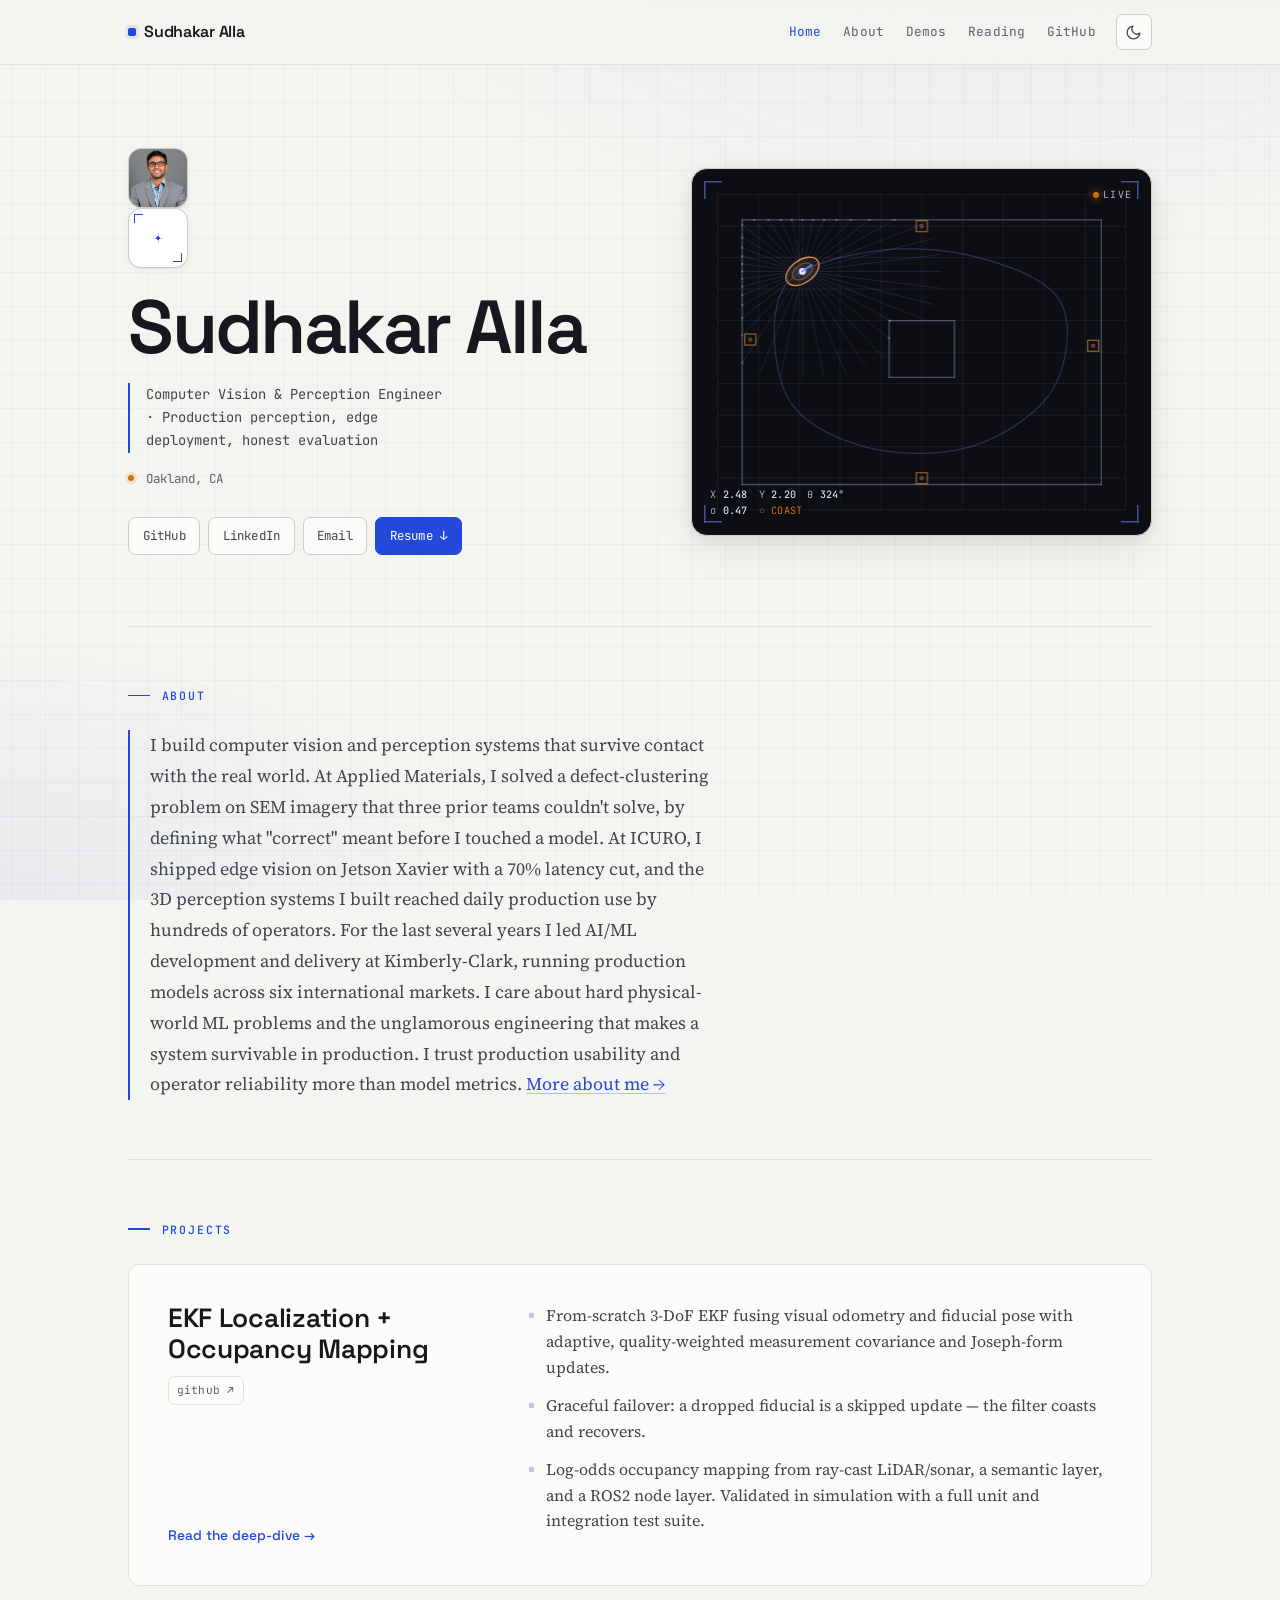
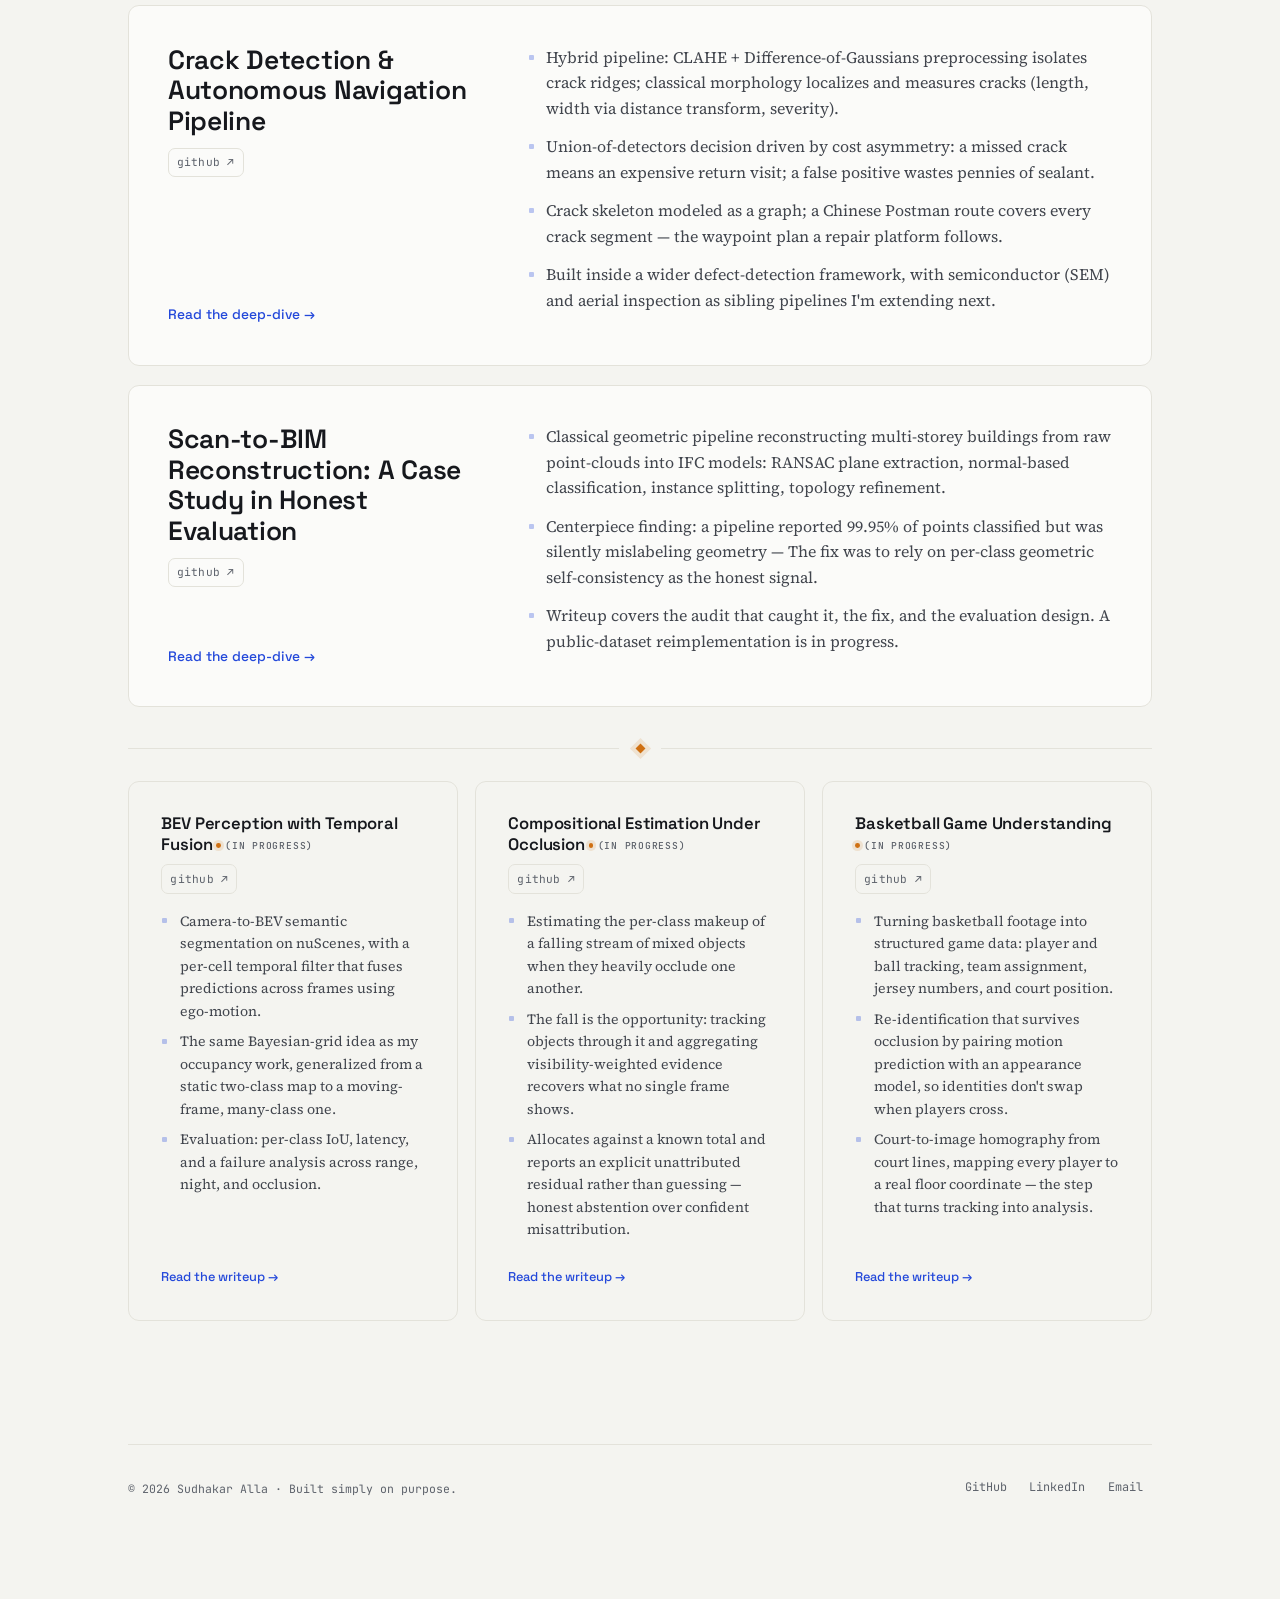
==== commit 5fa4bcad: "Update index.html" ====
--- a/index.html
+++ b/index.html
@@ -44,13 +44,11 @@
   <header class="hero">
     <div class="hero-text">
       <div class="hero-id">
-        <!-- Headshot placeholder. Replace with:
-             <img class="photo" src="assets/headshot.jpg" alt="Sudhakar Alla" loading="lazy">
-             once assets/headshot.jpg is in place. -->
+        <img class="photo" src="assets/headshot.jpg" alt="Sudhakar Alla" loading="lazy">
         <div class="photo" role="img" aria-label="Photo of Sudhakar Alla"></div>
       </div>
       <h1>Sudhakar Alla</h1>
-      <p class="tagline">Senior CV/ML Engineer · Production perception, edge deployment, honest evaluation</p>
+      <p class="tagline">Computer Vision & Perception Engineer · Production perception, edge deployment, honest evaluation</p>
       <p class="location">Oakland, CA</p>
       <nav class="link-row" aria-label="Contact and profiles">
         <a href="https://github.com/salla23" rel="noopener noreferrer">GitHub</a>
@@ -71,7 +69,7 @@
 
     <section class="about pull" aria-labelledby="h-about">
       <h2 id="h-about">About</h2>
-      <p>I'm a computer vision and perception engineer who builds systems that have to survive contact with the real world. At Applied Materials, I solved a defect-clustering problem on SEM imagery that three prior teams couldn't crack, by defining what "correct" meant before I touched a model. At ICURO, I shipped edge vision on Jetson Xavier with a 70% latency cut, and the 3D perception systems I built are still in daily production use by hundreds of operators today. For the last several years I led AI/ML development and delivery at Kimberly-Clark, running production models across six international markets. I care about hard physical-world ML problems and the unglamorous engineering that makes a system survivable in production. I trust production usability and operator reliability more than model metrics. <a href="about.html">More about me &rarr;</a></p>
+      <p>I build computer vision and perception systems that survive contact with the real world. At Applied Materials, I solved a defect-clustering problem on SEM imagery that three prior teams couldn't solve, by defining what "correct" meant before I touched a model. At ICURO, I shipped edge vision on Jetson Xavier with a 70% latency cut, and the 3D perception systems I built reached daily production use by hundreds of operators. For the last several years I led AI/ML development and delivery at Kimberly-Clark, running production models across six international markets. I care about hard physical-world ML problems and the unglamorous engineering that makes a system survivable in production. I trust production usability and operator reliability more than model metrics. <a href="about.html">More about me &rarr;</a></p>
     </section>
 
     <section aria-labelledby="h-projects">
@@ -86,7 +84,7 @@
           </div>
           <ul>
             <li>From-scratch 3-DoF EKF fusing visual odometry and fiducial pose with adaptive, quality-weighted measurement covariance and Joseph-form updates.</li>
-            <li>Graceful failover: a dropped fiducial is a skipped update, not special-case logic &mdash; the filter coasts and recovers.</li>
+            <li>Graceful failover: a dropped fiducial is a skipped update &mdash; the filter coasts and recovers.</li>
             <li>Log-odds occupancy mapping from ray-cast LiDAR/sonar, a semantic layer, and a ROS2 node layer. Validated in simulation with a full unit and integration test suite.</li>
           </ul>
           <a class="more" href="projects/occupancy-ekf.html">Read the deep-dive &rarr;</a>
@@ -112,8 +110,8 @@
             <a class="card-repo" href="https://github.com/salla23/scan-to-bim-case-study" rel="noopener noreferrer">github &#8599;</a>
           </div>
           <ul>
-            <li>Classical geometric pipeline reconstructing a multi-storey building from 225M+ raw point-cloud points to an IFC model: RANSAC plane extraction, normal-based classification, instance splitting, topology refinement.</li>
-            <li>Centerpiece finding: a pipeline reporting 99.95% of points classified was silently mislabeling most wall geometry as ceiling. Percent-classified is the wrong success metric; per-class geometric self-consistency is the honest signal.</li>
+            <li>Classical geometric pipeline reconstructing multi-storey buildings from raw point-clouds into IFC models: RANSAC plane extraction, normal-based classification, instance splitting, topology refinement.</li>
+            <li>Centerpiece finding: a pipeline reported 99.95% of points classified but was silently mislabeling geometry &mdash; The fix was to rely on per-class geometric self-consistency as the honest signal.</li>
             <li>Writeup covers the audit that caught it, the fix, and the evaluation design. A public-dataset reimplementation is in progress.</li>
           </ul>
           <a class="more" href="projects/scan-to-bim.html">Read the deep-dive &rarr;</a>
@@ -132,7 +130,7 @@
           </div>
           <ul>
             <li>Camera-to-BEV semantic segmentation on nuScenes, with a per-cell temporal filter that fuses predictions across frames using ego-motion.</li>
-            <li>The same Bayesian-grid idea as the occupancy work, generalized from a static two-class map to a moving-frame, many-class one.</li>
+            <li>The same Bayesian-grid idea as my occupancy work, generalized from a static two-class map to a moving-frame, many-class one.</li>
             <li>Evaluation: per-class IoU, latency, and a failure analysis across range, night, and occlusion.</li>
           </ul>
           <a class="more" href="projects/bev.html">Read the writeup &rarr;</a>
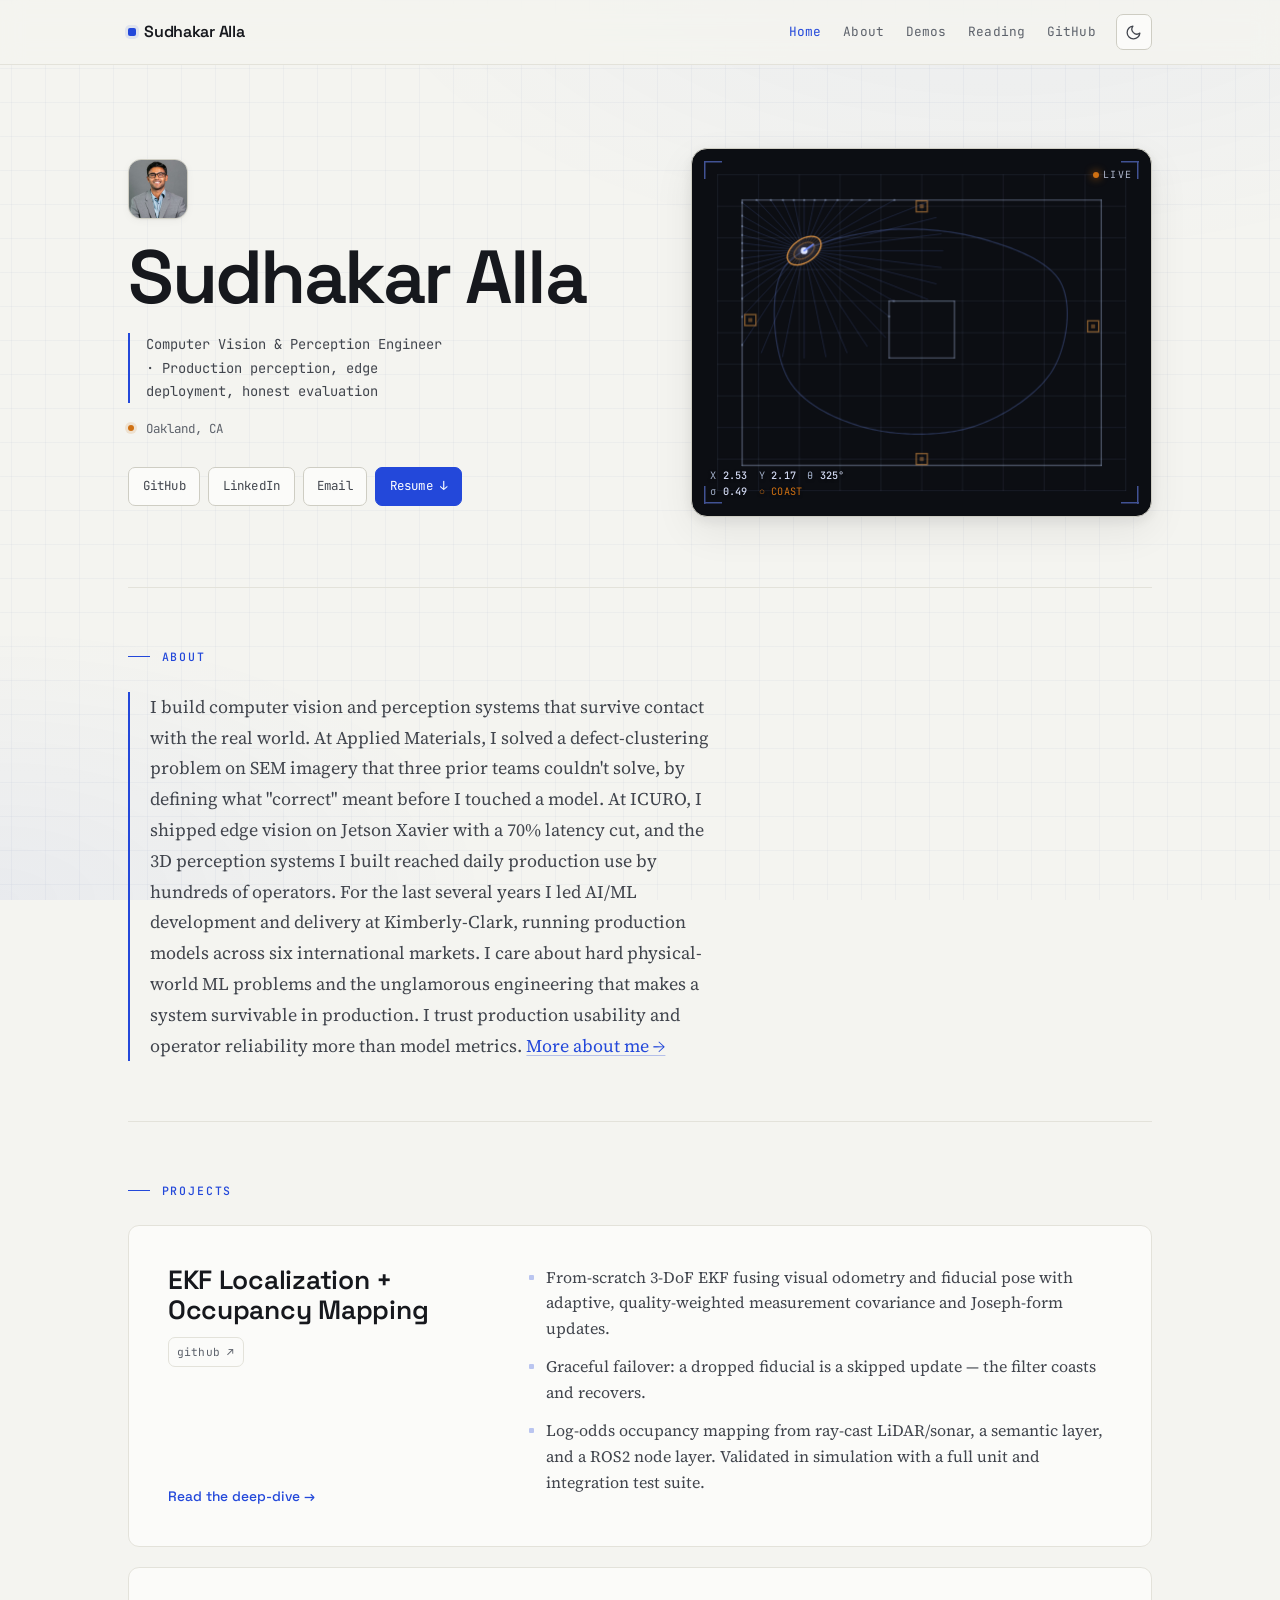
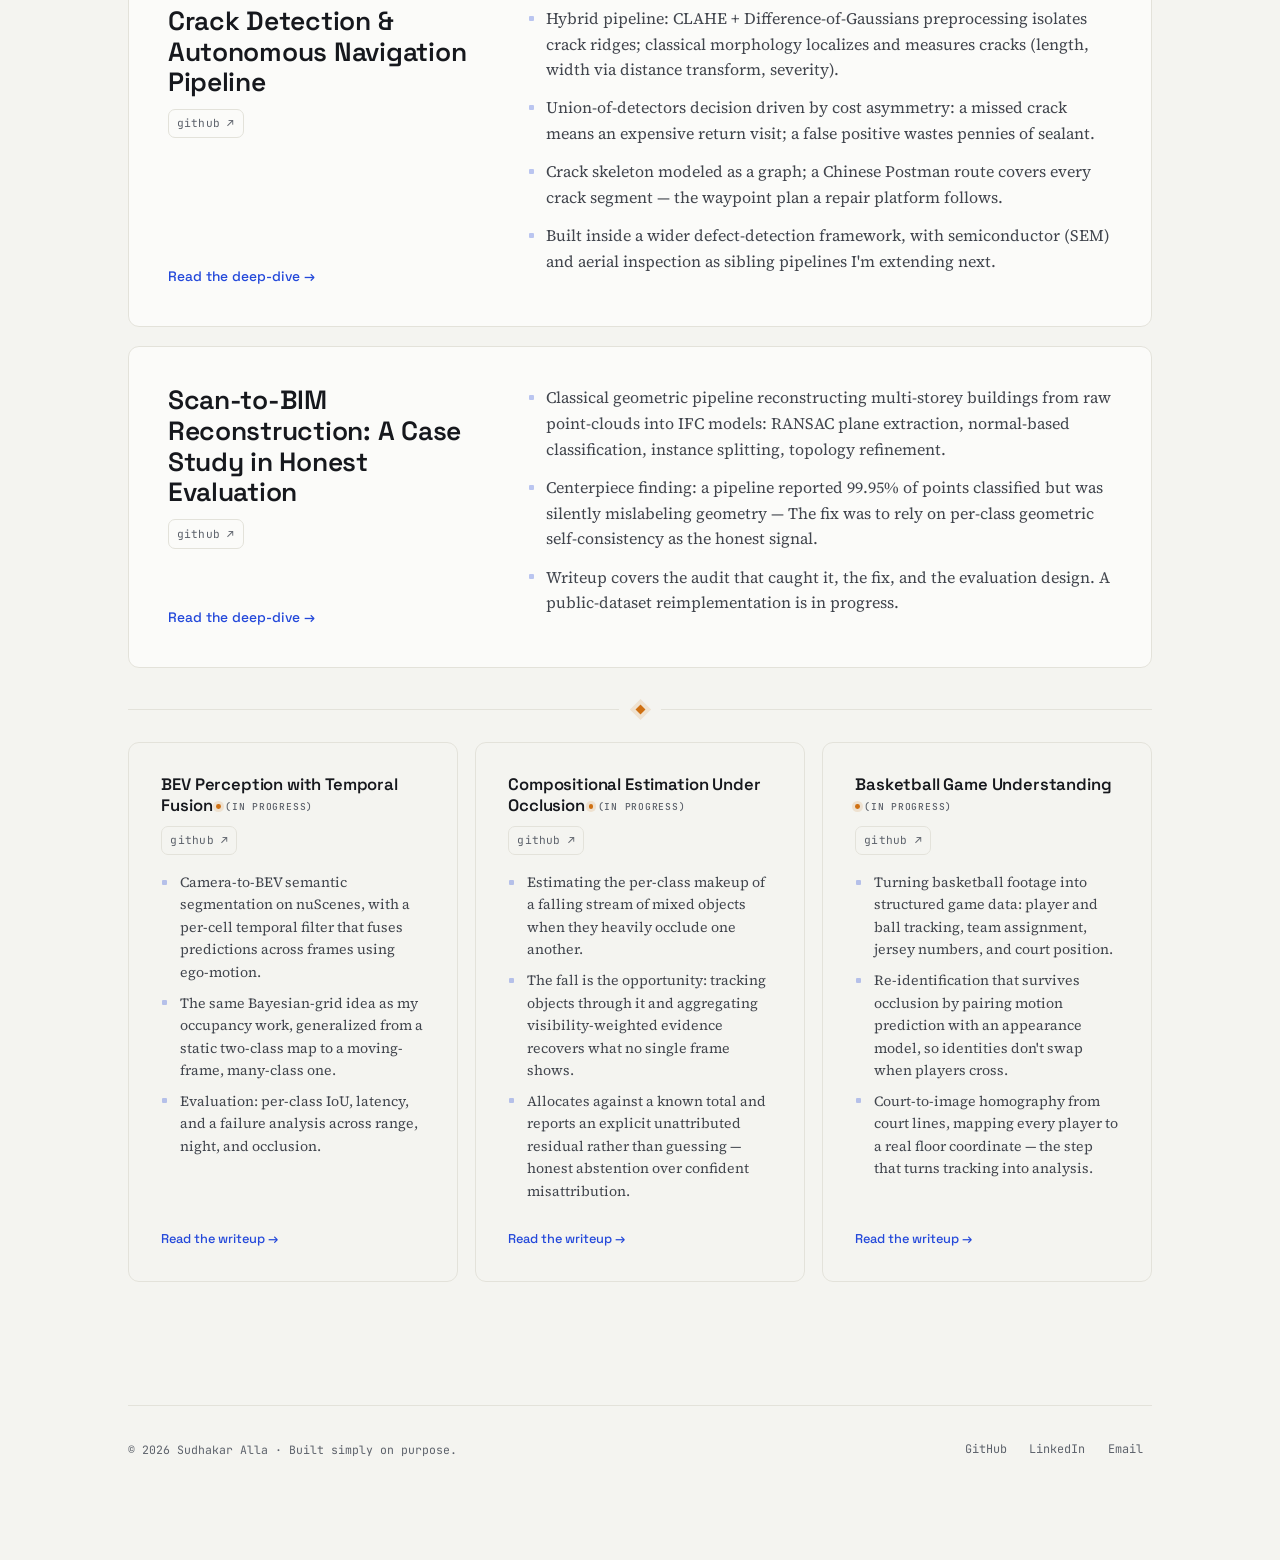
==== commit 74351ec2: "Update index.html" ====
--- a/index.html
+++ b/index.html
@@ -45,7 +45,7 @@
     <div class="hero-text">
       <div class="hero-id">
         <img class="photo" src="assets/headshot.jpg" alt="Sudhakar Alla" loading="lazy">
-        <div class="photo" role="img" aria-label="Photo of Sudhakar Alla"></div>
+        <!-- <div class="photo" role="img" aria-label="Photo of Sudhakar Alla"></div> -->
       </div>
       <h1>Sudhakar Alla</h1>
       <p class="tagline">Computer Vision & Perception Engineer · Production perception, edge deployment, honest evaluation</p>
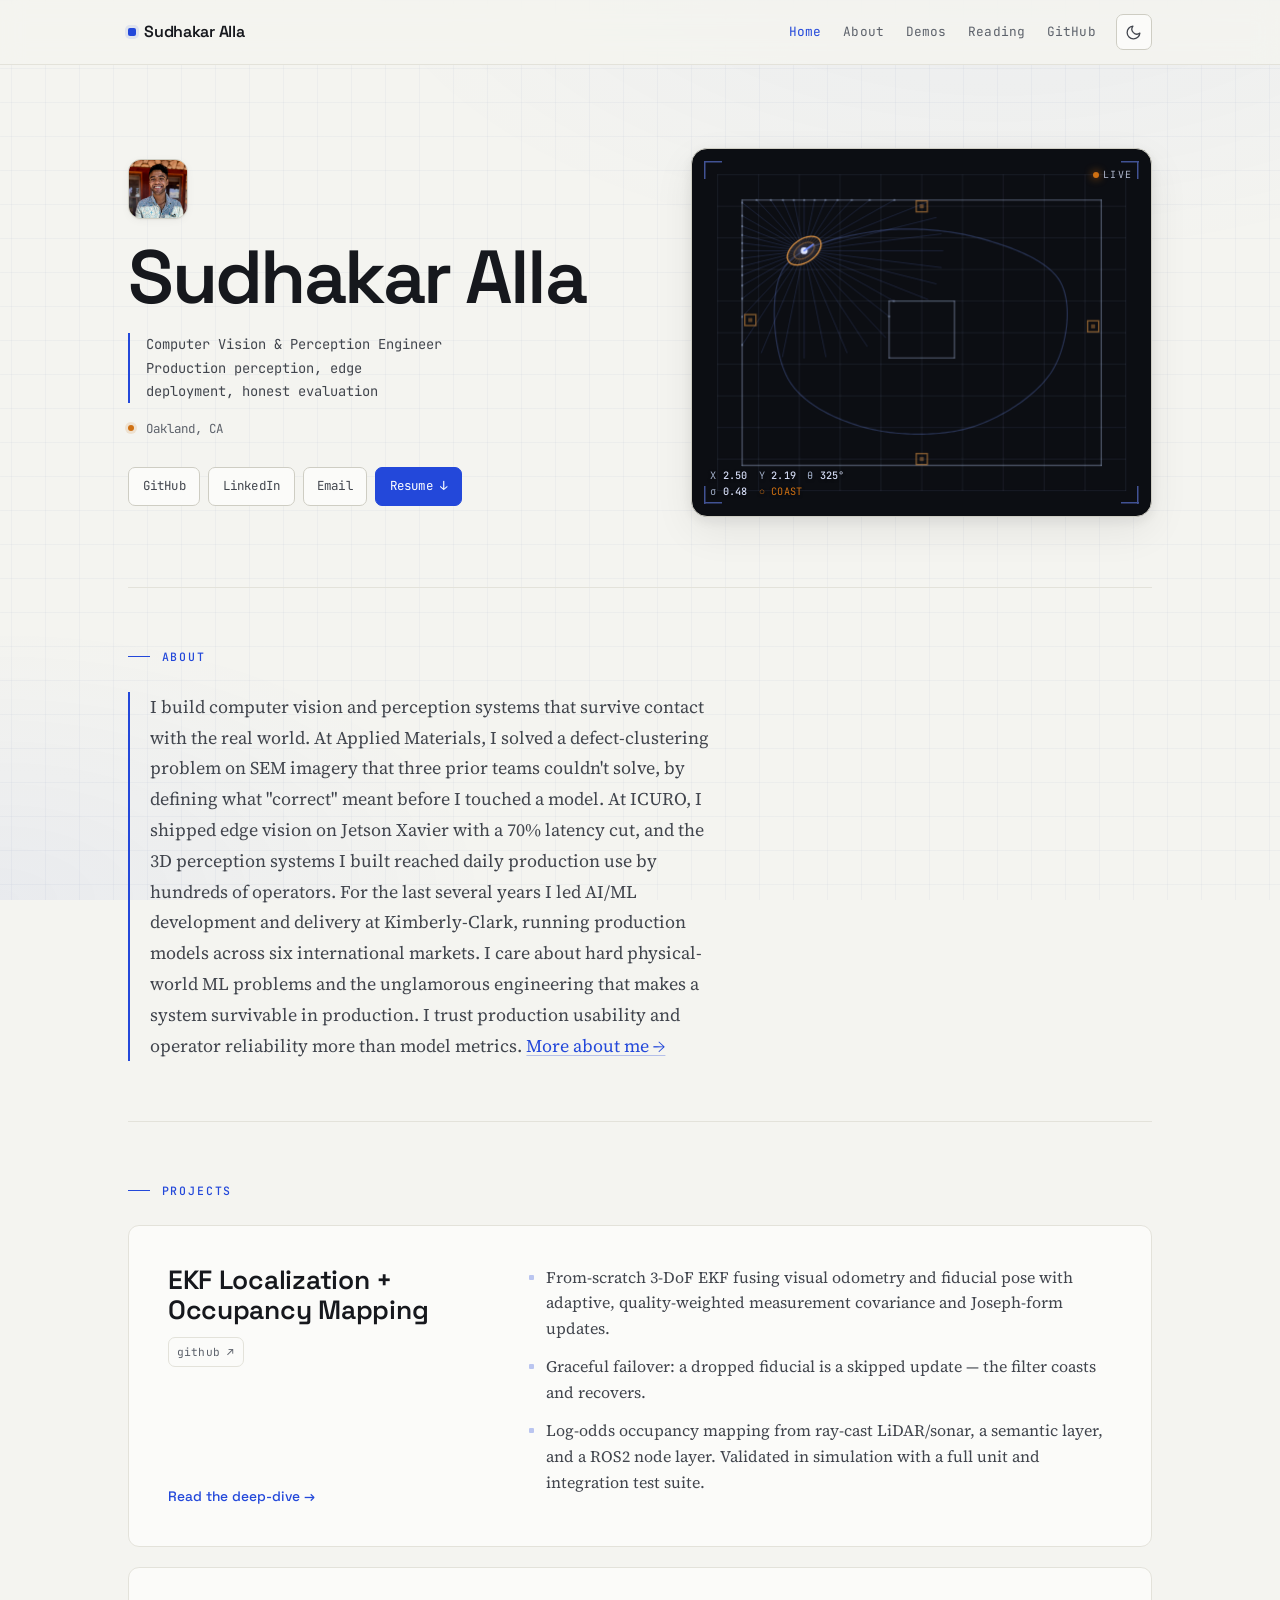
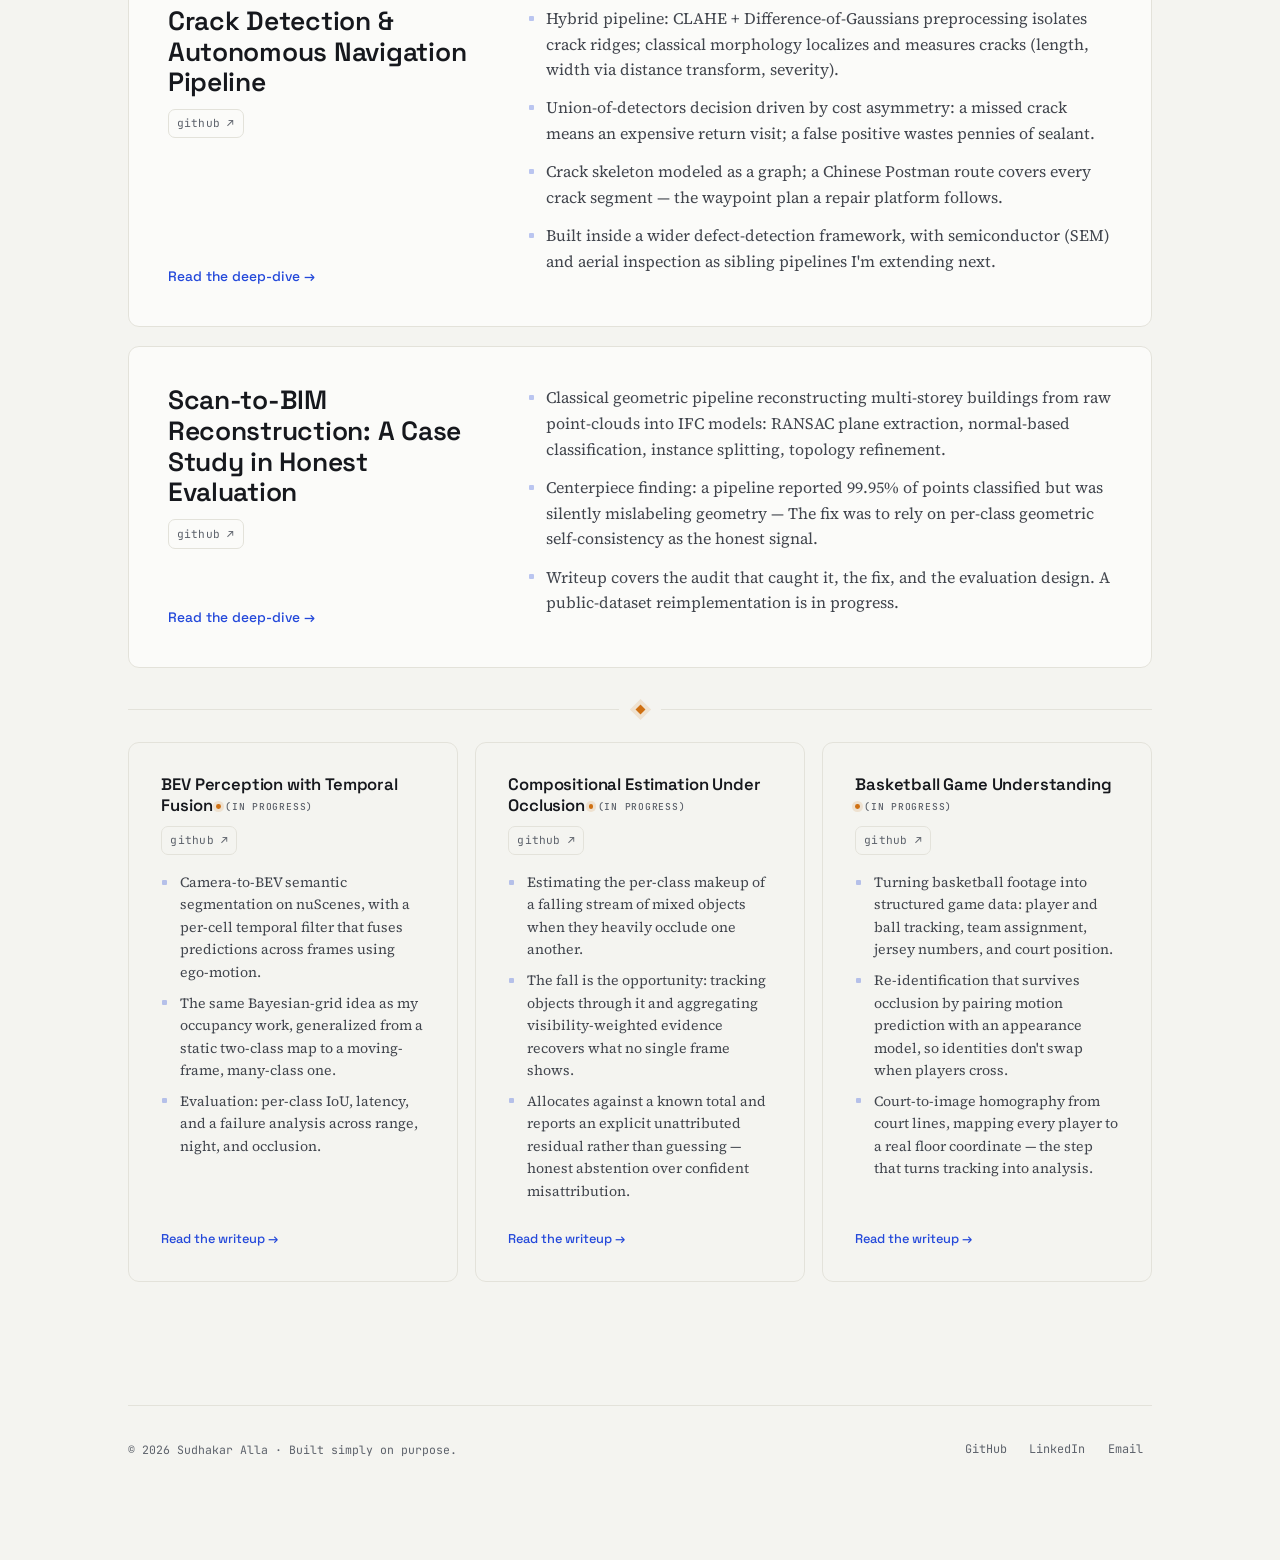
==== commit 5a3b8380: "Change job title and update tagline in index.html Updated the title and tagline to reflect the new j" ====
--- a/index.html
+++ b/index.html
@@ -3,7 +3,7 @@
 <head>
   <meta charset="UTF-8">
   <meta name="viewport" content="width=device-width, initial-scale=1.0">
-  <title>Sudhakar Alla — Senior CV/ML Engineer</title>
+  <title>Sudhakar Alla — Computer Vision and Perception Engineer</title>
   <meta name="description" content="Sudhakar Alla is a computer vision and perception engineer building systems that survive the real world — edge deployment, honest evaluation, production-hardened ML.">
   <meta property="og:title" content="Sudhakar Alla — Senior CV/ML Engineer">
   <meta property="og:description" content="Computer vision and perception engineer. Production systems, honest evaluation. Oakland, CA.">
@@ -48,7 +48,7 @@
         <!-- <div class="photo" role="img" aria-label="Photo of Sudhakar Alla"></div> -->
       </div>
       <h1>Sudhakar Alla</h1>
-      <p class="tagline">Computer Vision & Perception Engineer · Production perception, edge deployment, honest evaluation</p>
+      <p class="tagline">Computer Vision & Perception Engineer Production perception, edge deployment, honest evaluation</p>
       <p class="location">Oakland, CA</p>
       <nav class="link-row" aria-label="Contact and profiles">
         <a href="https://github.com/salla23" rel="noopener noreferrer">GitHub</a>
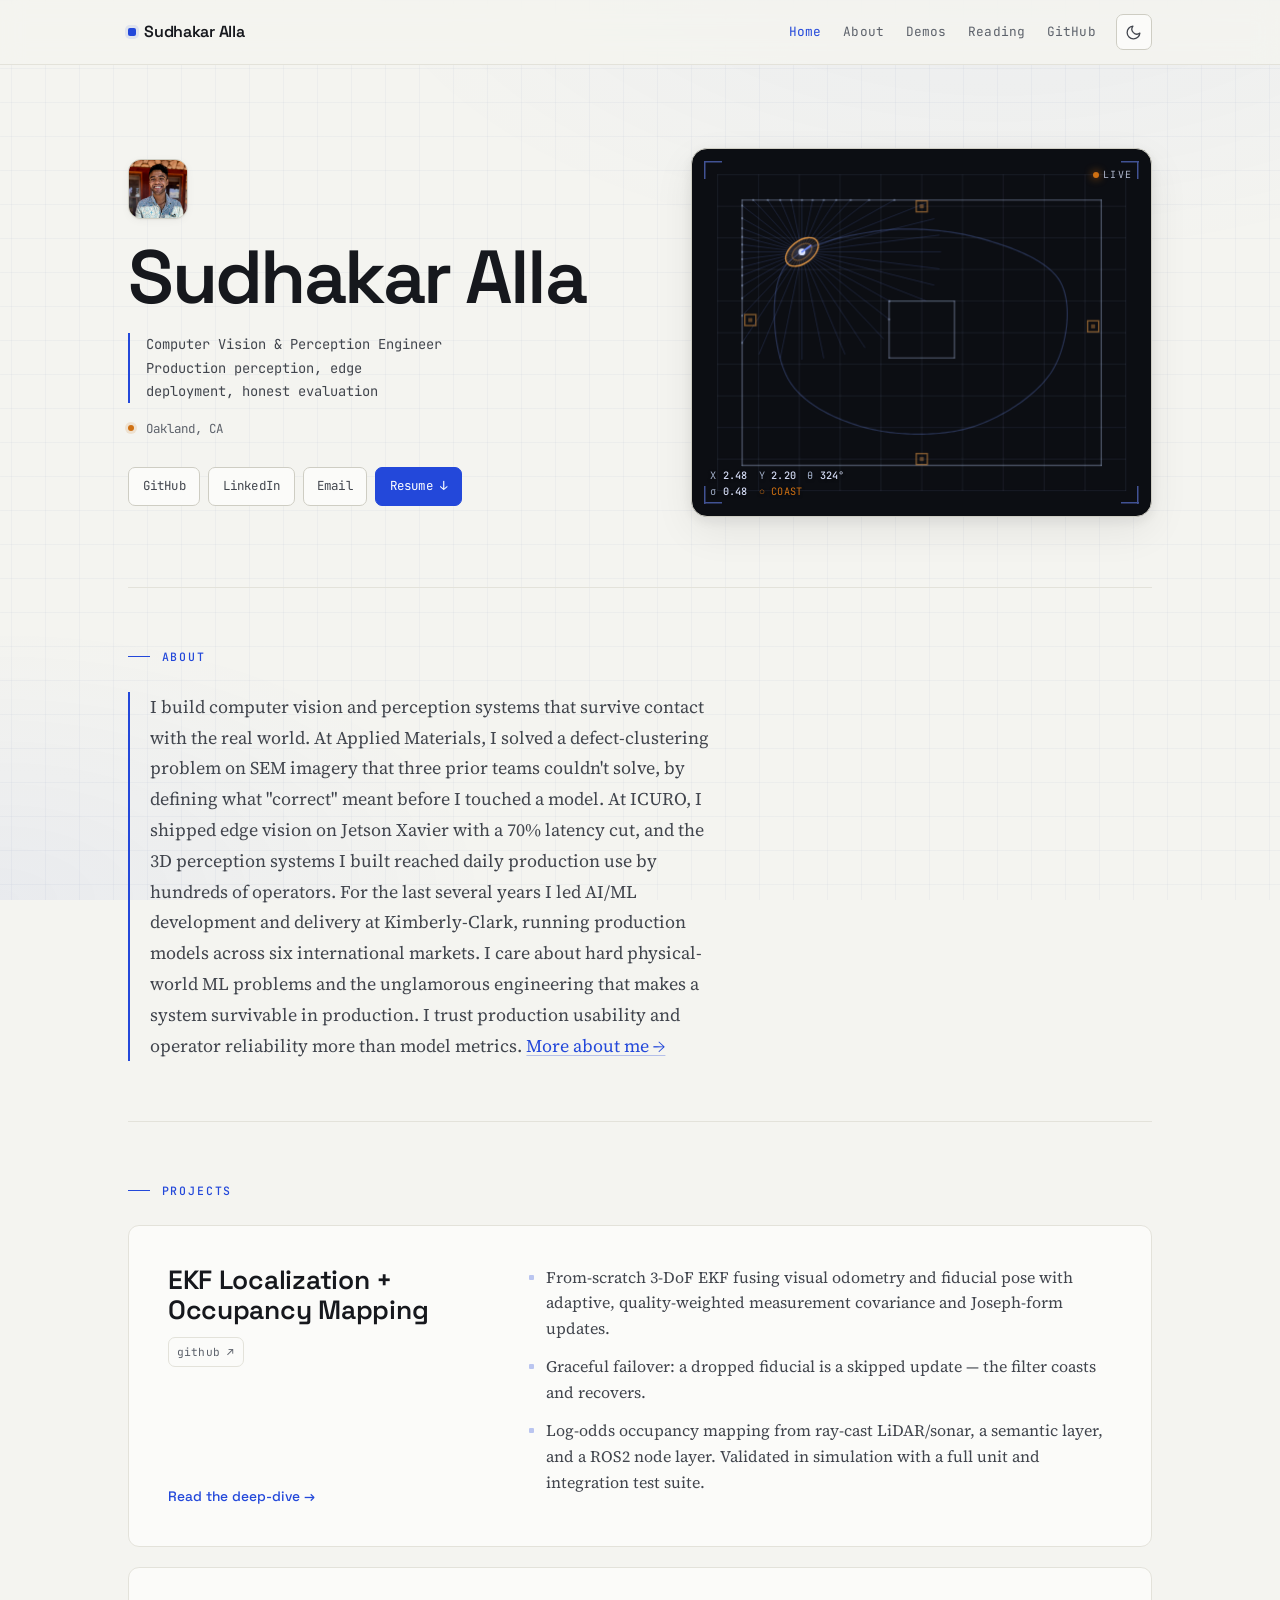
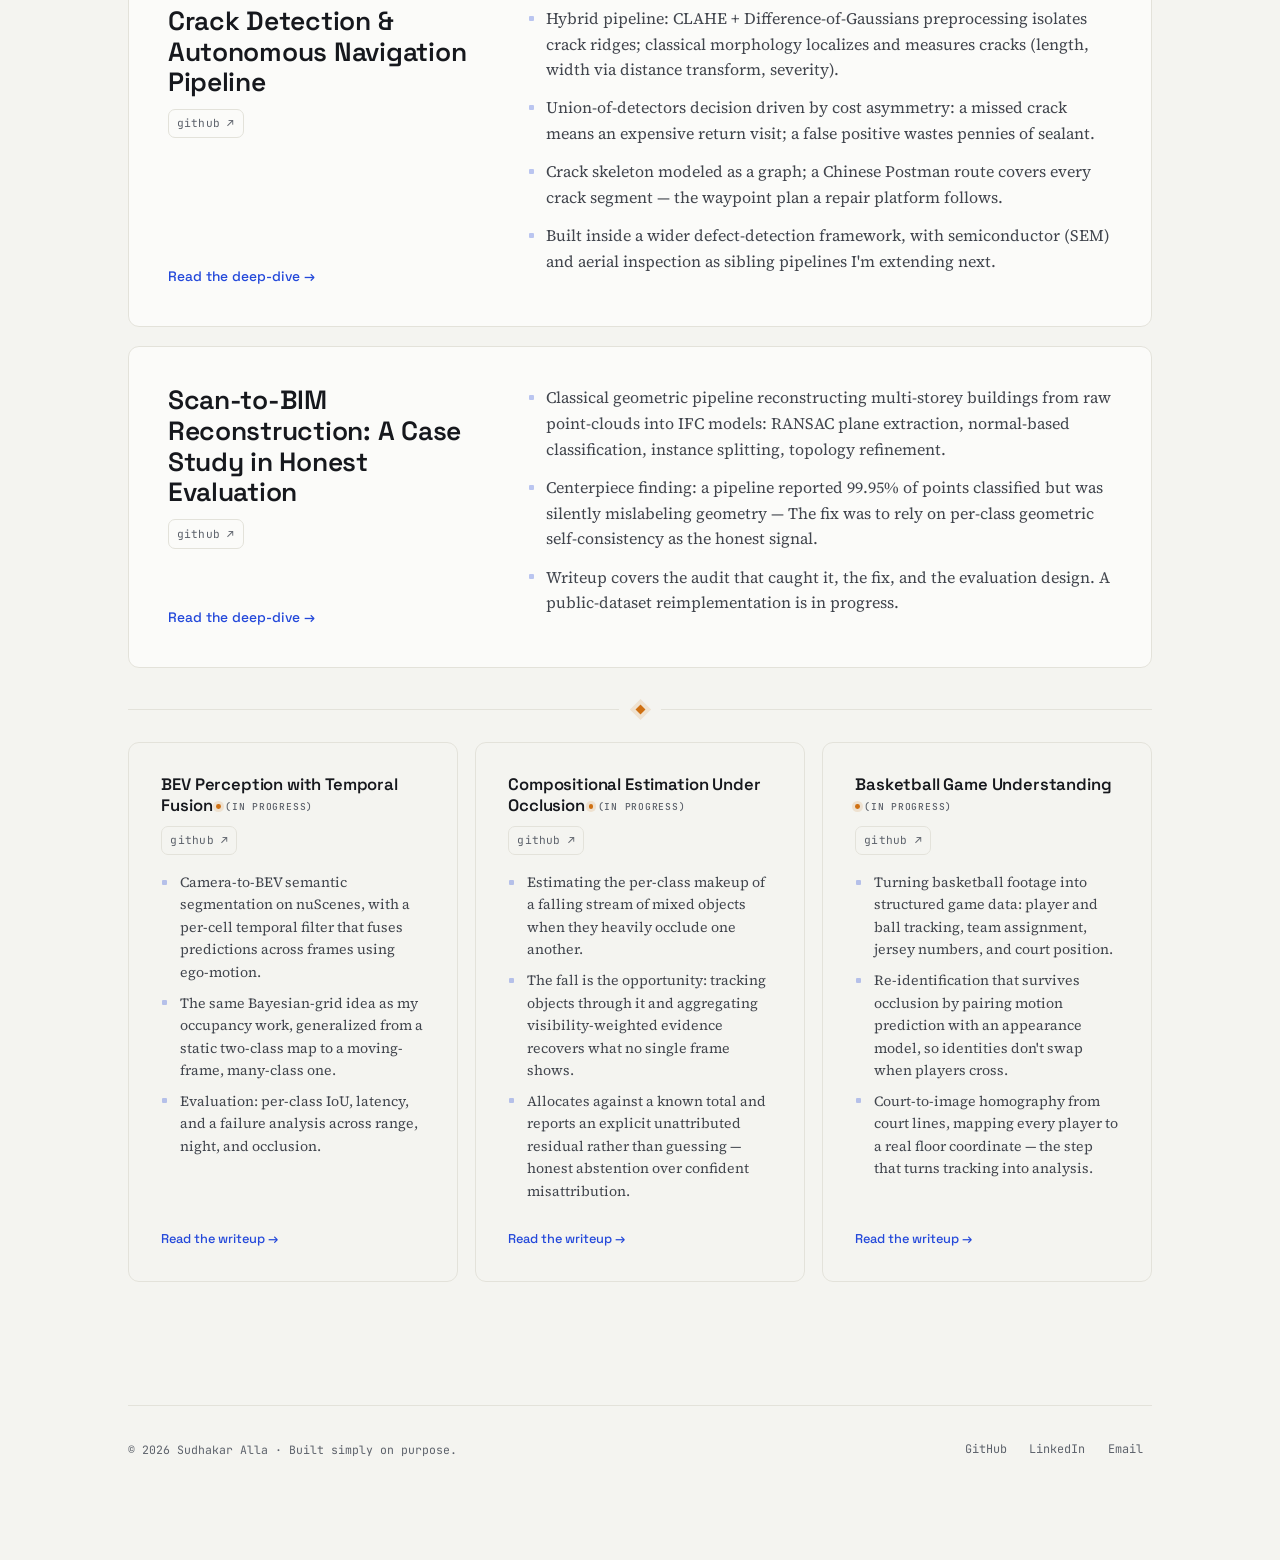
==== commit 7778452a: "Fix whitespace in about section paragraph Removed extra whitespace in the about section paragraph." ====
--- a/index.html
+++ b/index.html
@@ -69,7 +69,7 @@
 
     <section class="about pull" aria-labelledby="h-about">
       <h2 id="h-about">About</h2>
-      <p>I build computer vision and perception systems that survive contact with the real world. At Applied Materials, I solved a defect-clustering problem on SEM imagery that three prior teams couldn't solve, by defining what "correct" meant before I touched a model. At ICURO, I shipped edge vision on Jetson Xavier with a 70% latency cut, and the 3D perception systems I built reached daily production use by hundreds of operators. For the last several years I led AI/ML development and delivery at Kimberly-Clark, running production models across six international markets. I care about hard physical-world ML problems and the unglamorous engineering that makes a system survivable in production. I trust production usability and operator reliability more than model metrics. <a href="about.html">More about me &rarr;</a></p>
+      <p>I build computer vision and perception systems that survive contact with the real world. At Applied Materials, I solved a defect-clustering problem on SEM imagery that three prior teams couldn't solve, by defining what "correct" meant before I touched a model. At ICURO, I shipped edge vision on Jetson Xavier with a 70% latency cut, and the 3D perception systems I built reached daily production use by hundreds of operators. For the last several years I led AI/ML development and delivery at Kimberly-Clark, running production models across six international markets. I care about hard physical-world ML problems and the unglamorous engineering that makes a system survivable in production. I trust production usability and operator reliability more than model metrics.   <a href="about.html">More about me &rarr;</a></p>
     </section>
 
     <section aria-labelledby="h-projects">
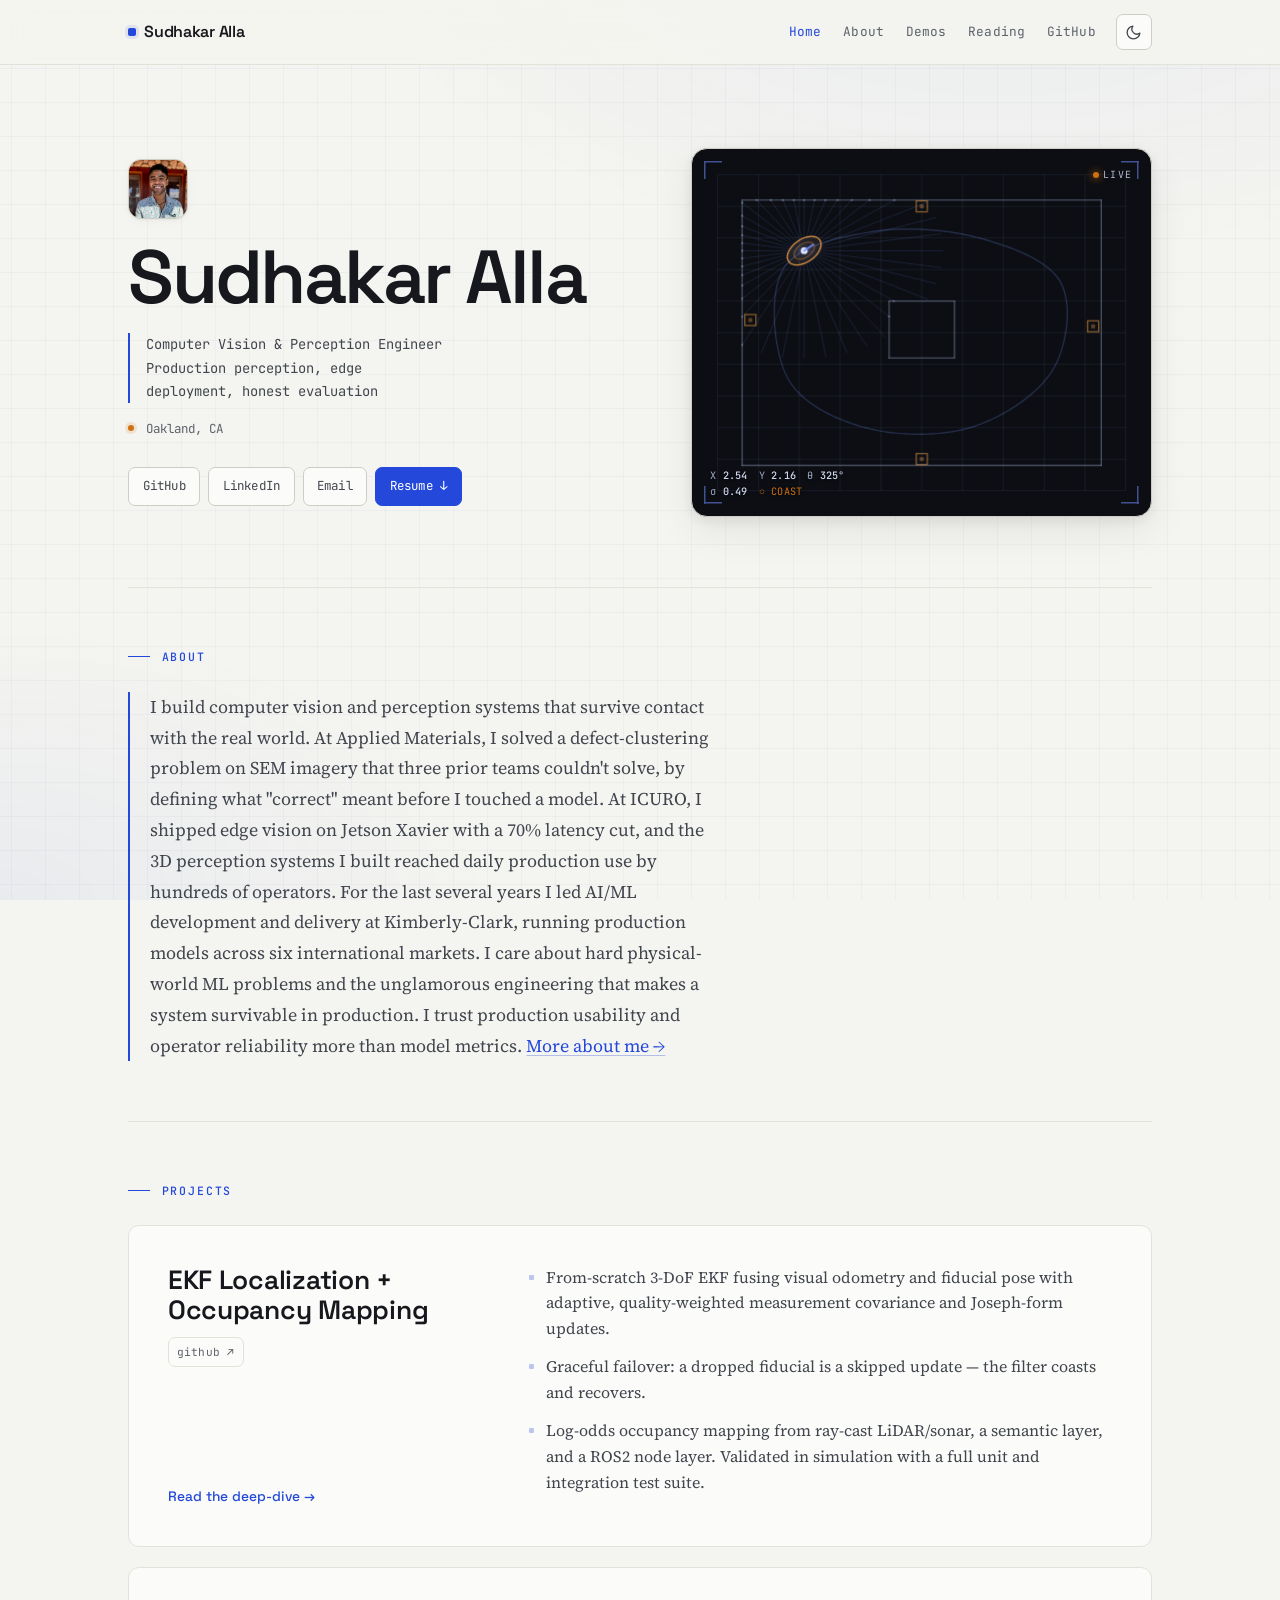
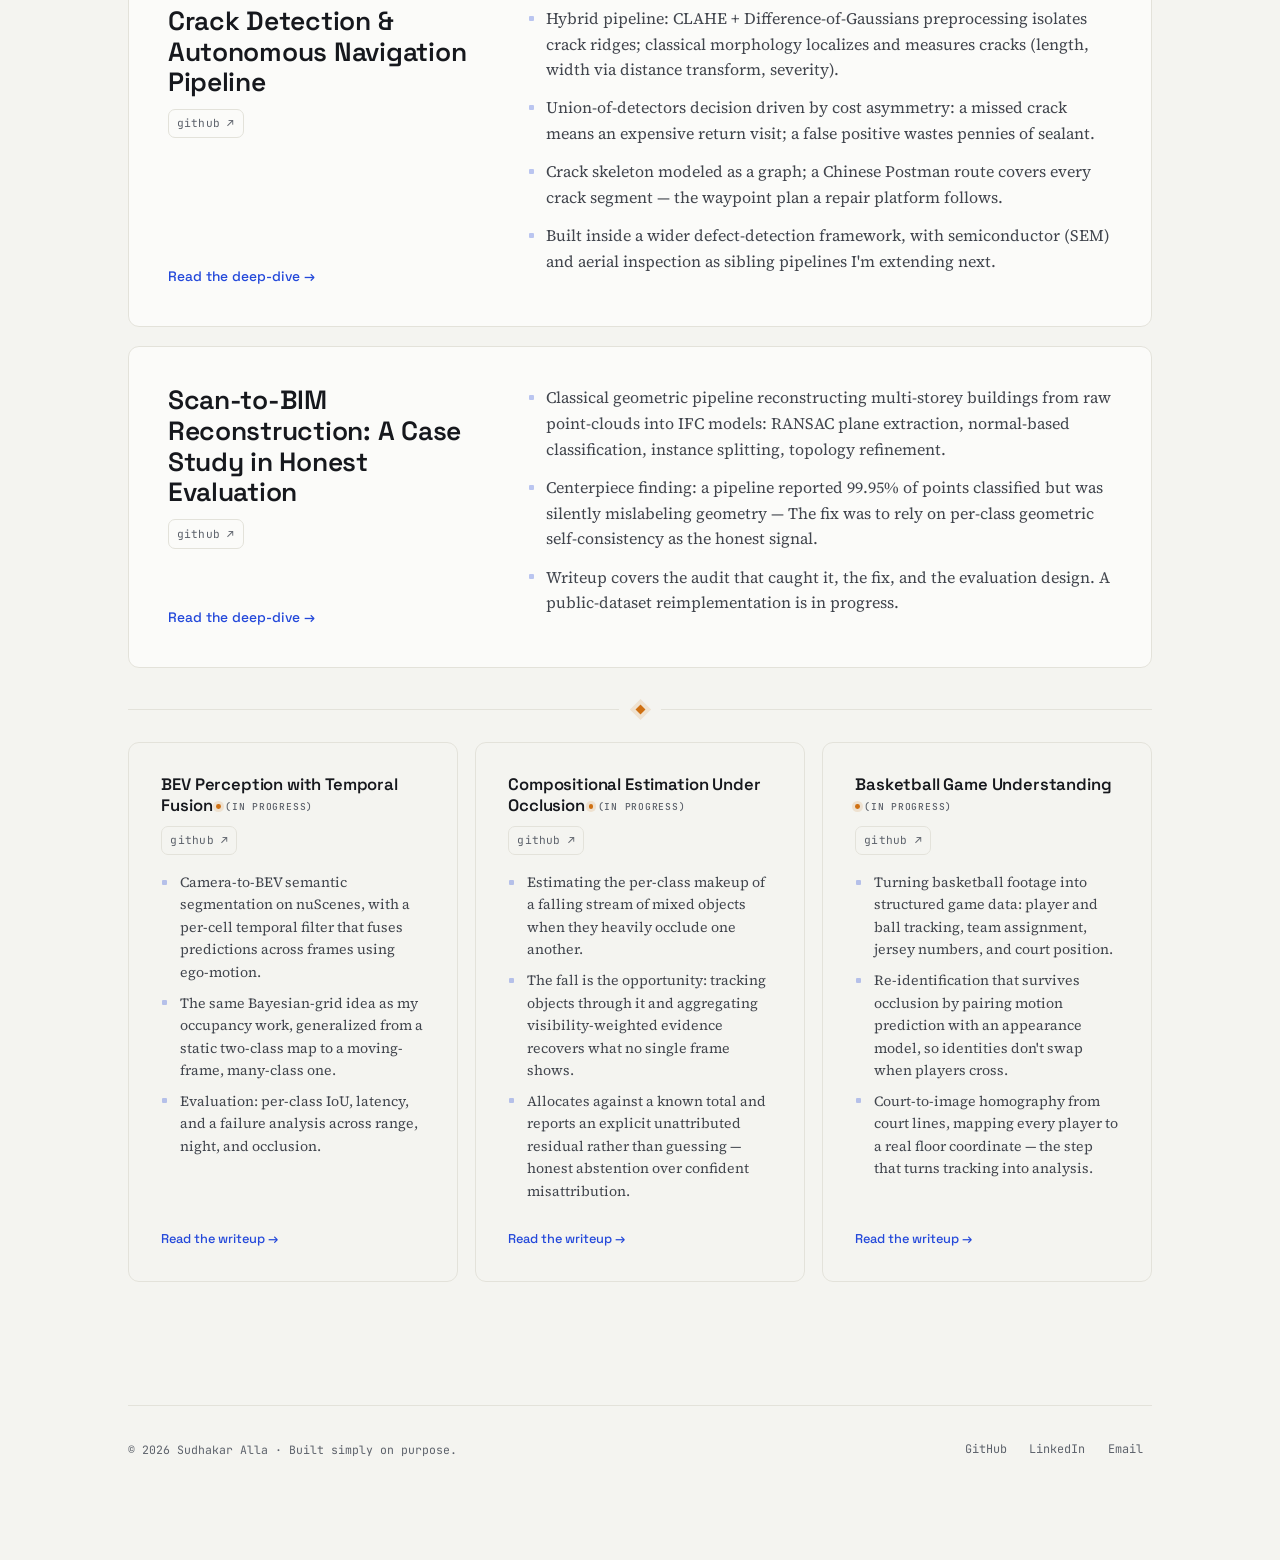
==== commit 6dc81cb2: "Integrate Google Analytics tracking in index.html Added Google Analytics tracking code to the HTML f" ====
--- a/index.html
+++ b/index.html
@@ -1,6 +1,15 @@
 <!DOCTYPE html>
 <html lang="en">
 <head>
+  <!-- Google tag (gtag.js) -->
+<script async src="https://www.googletagmanager.com/gtag/js?id=G-D9WTSHDK8H"></script>
+<script>
+  window.dataLayer = window.dataLayer || [];
+  function gtag(){dataLayer.push(arguments);}
+  gtag('js', new Date());
+
+  gtag('config', 'G-D9WTSHDK8H');
+</script>
   <meta charset="UTF-8">
   <meta name="viewport" content="width=device-width, initial-scale=1.0">
   <title>Sudhakar Alla — Computer Vision and Perception Engineer</title>
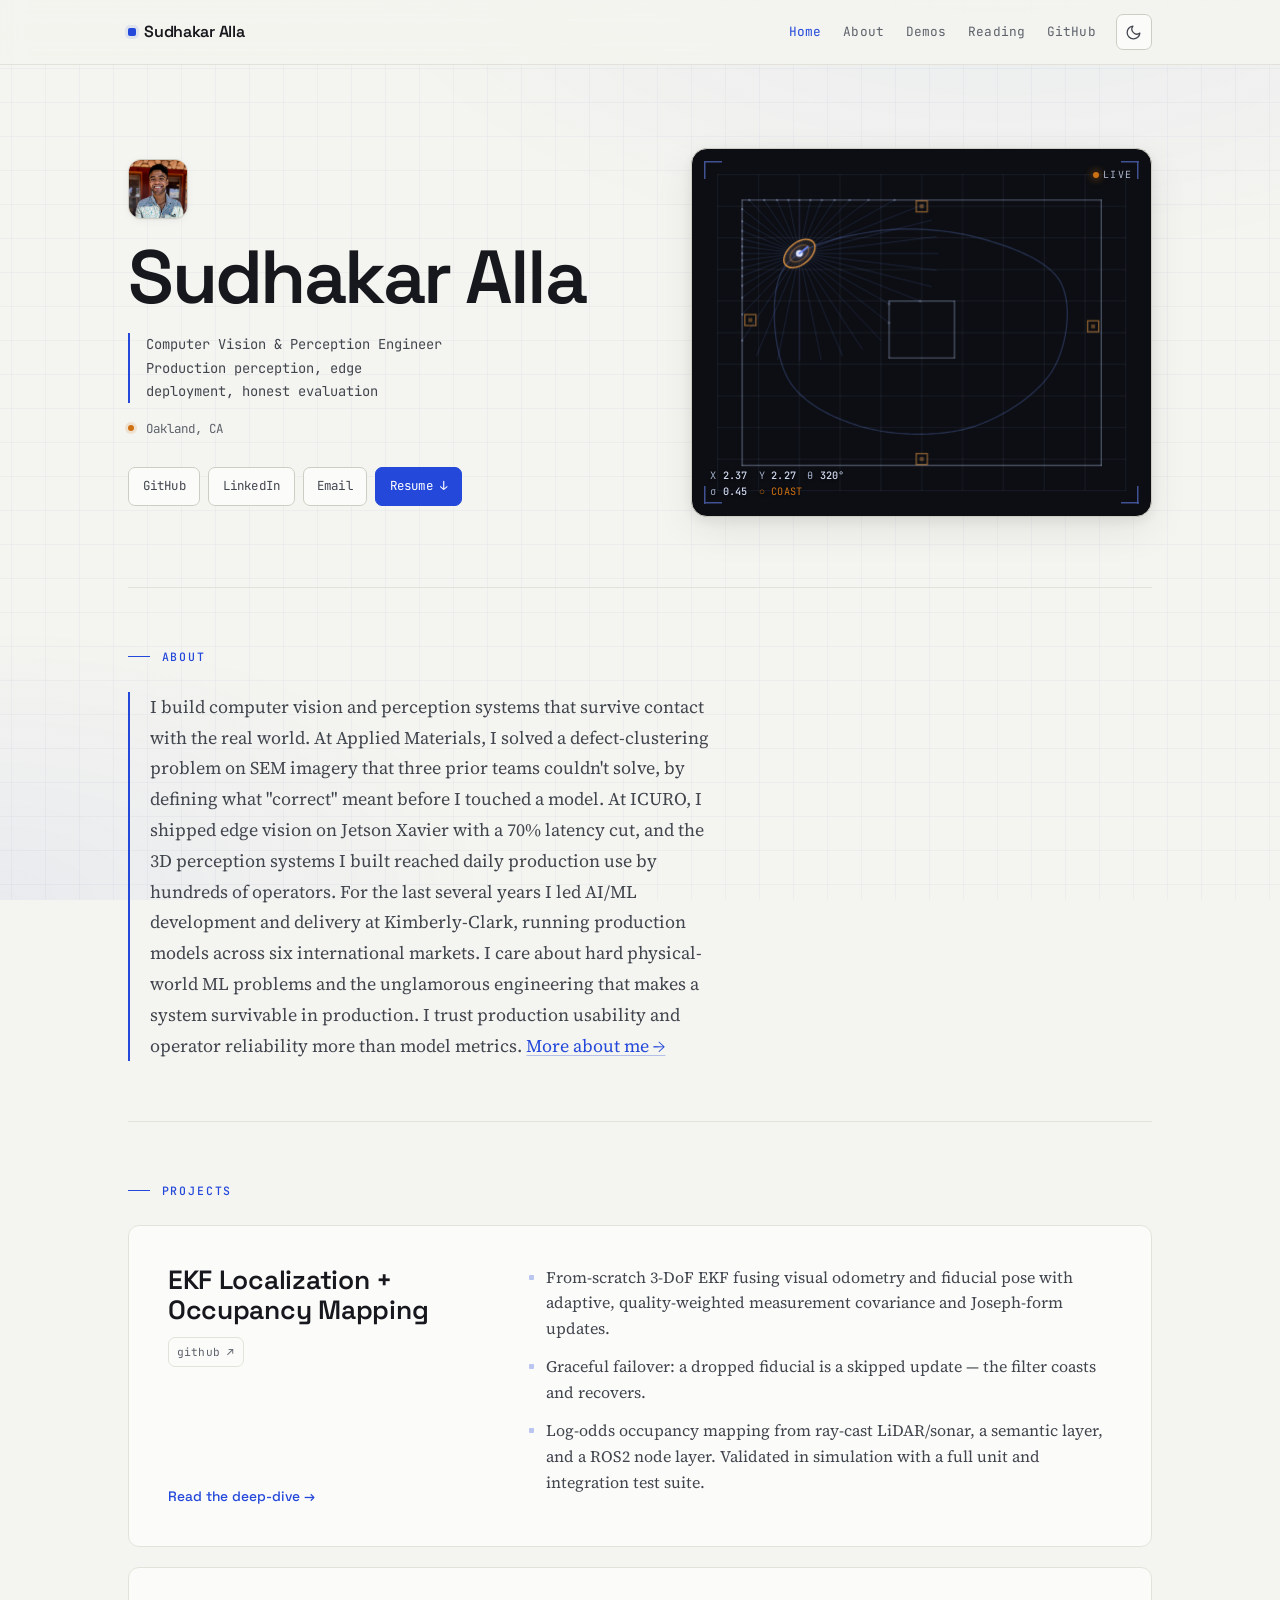
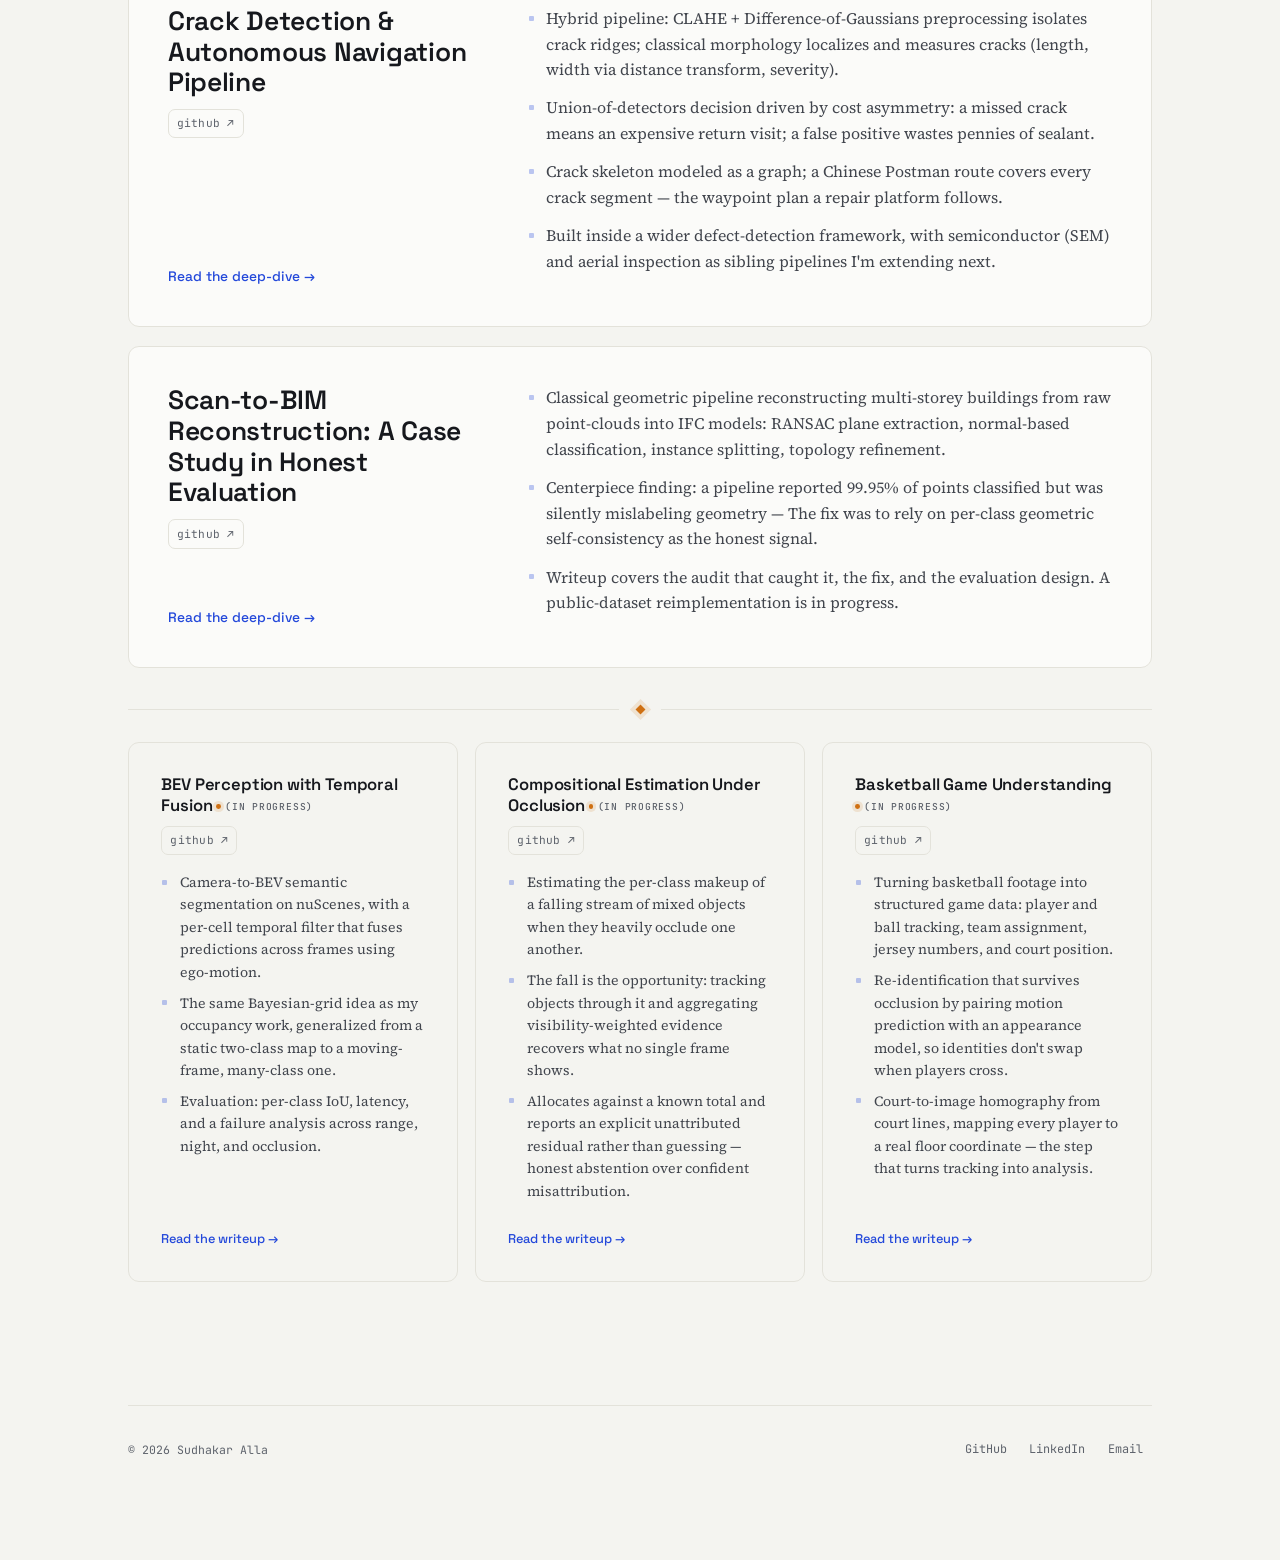
==== commit 74cf0707: "Update footer copyright text Removed the phrase 'Built simply on purpose.' from the footer." ====
--- a/index.html
+++ b/index.html
@@ -178,7 +178,7 @@
   </main>
 
   <footer>
-    <p class="copy">&copy; 2026 Sudhakar Alla &middot; Built simply on purpose.</p>
+    <p class="copy">&copy; 2026 Sudhakar Alla</p>
     <nav class="link-row" aria-label="Footer links">
       <a href="https://github.com/salla23" rel="noopener noreferrer">GitHub</a>
       <a href="https://linkedin.com/in/sudhakaralla" rel="noopener noreferrer">LinkedIn</a>
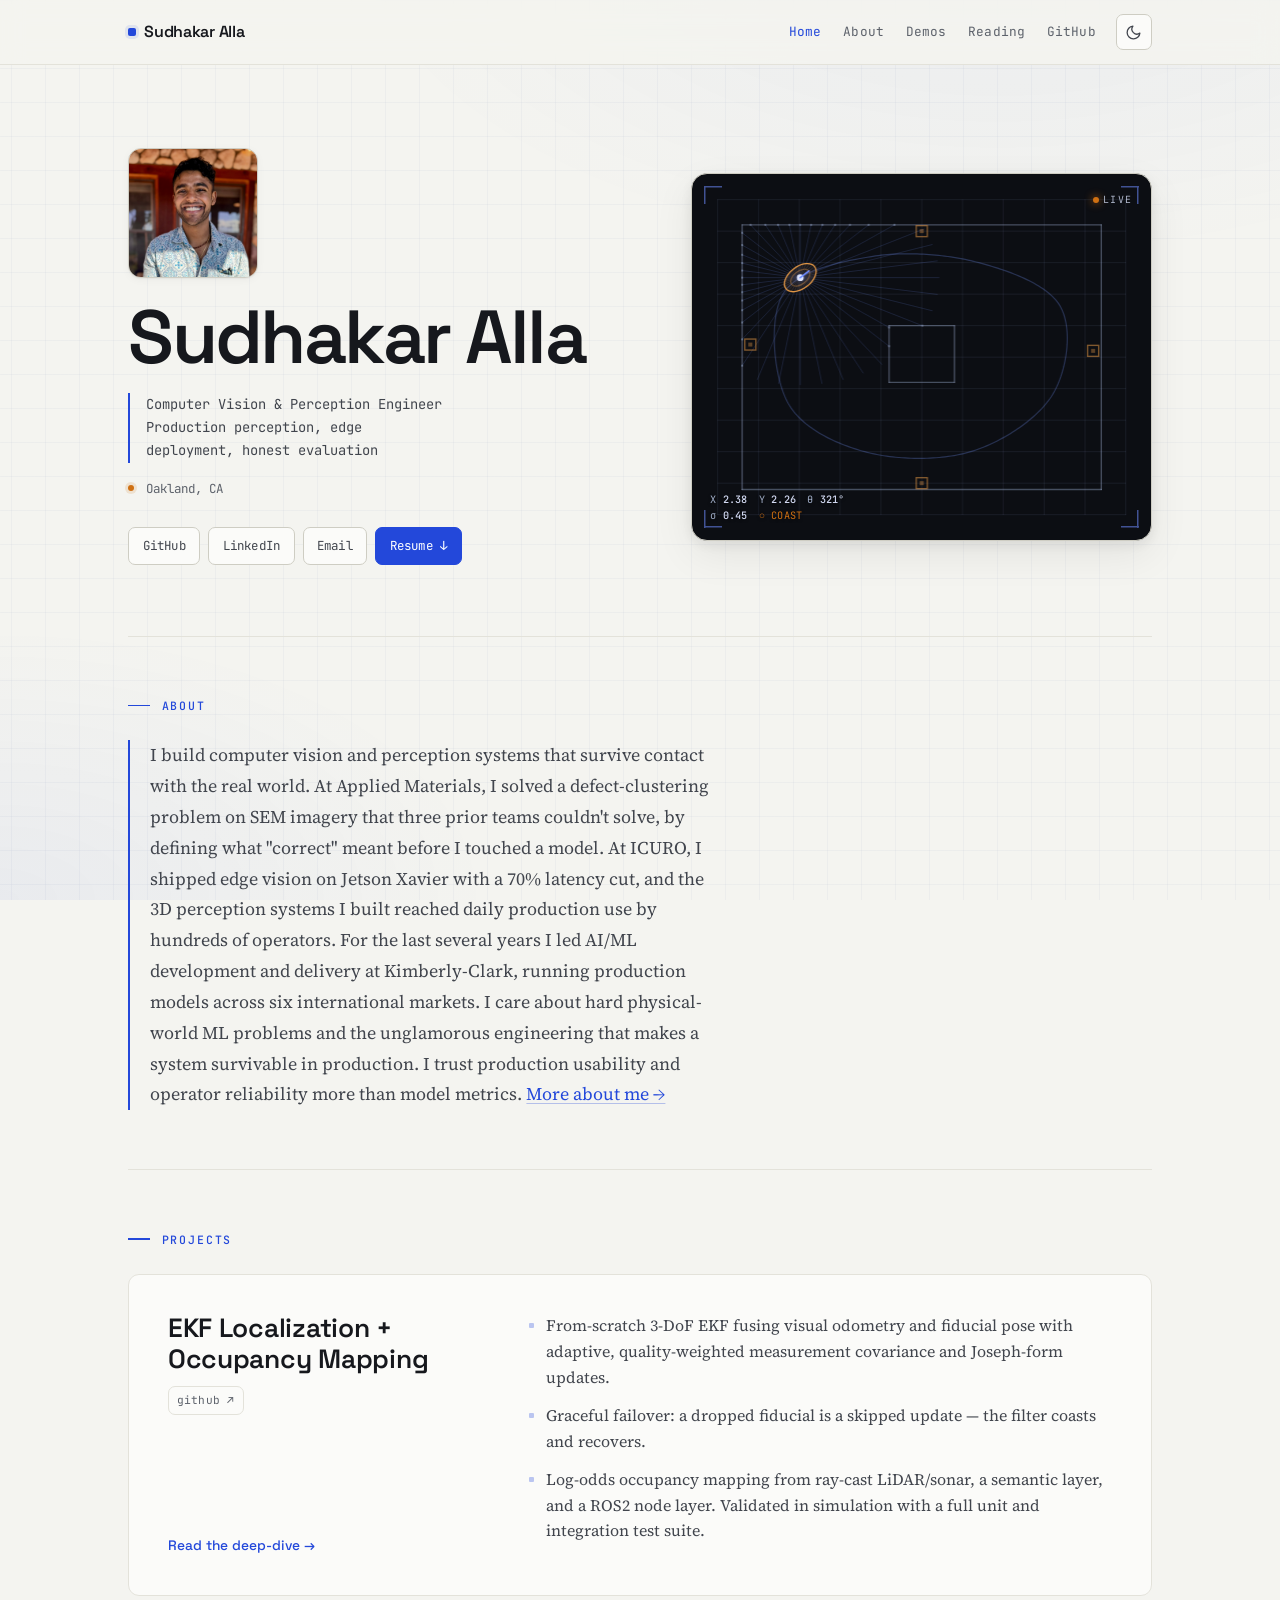
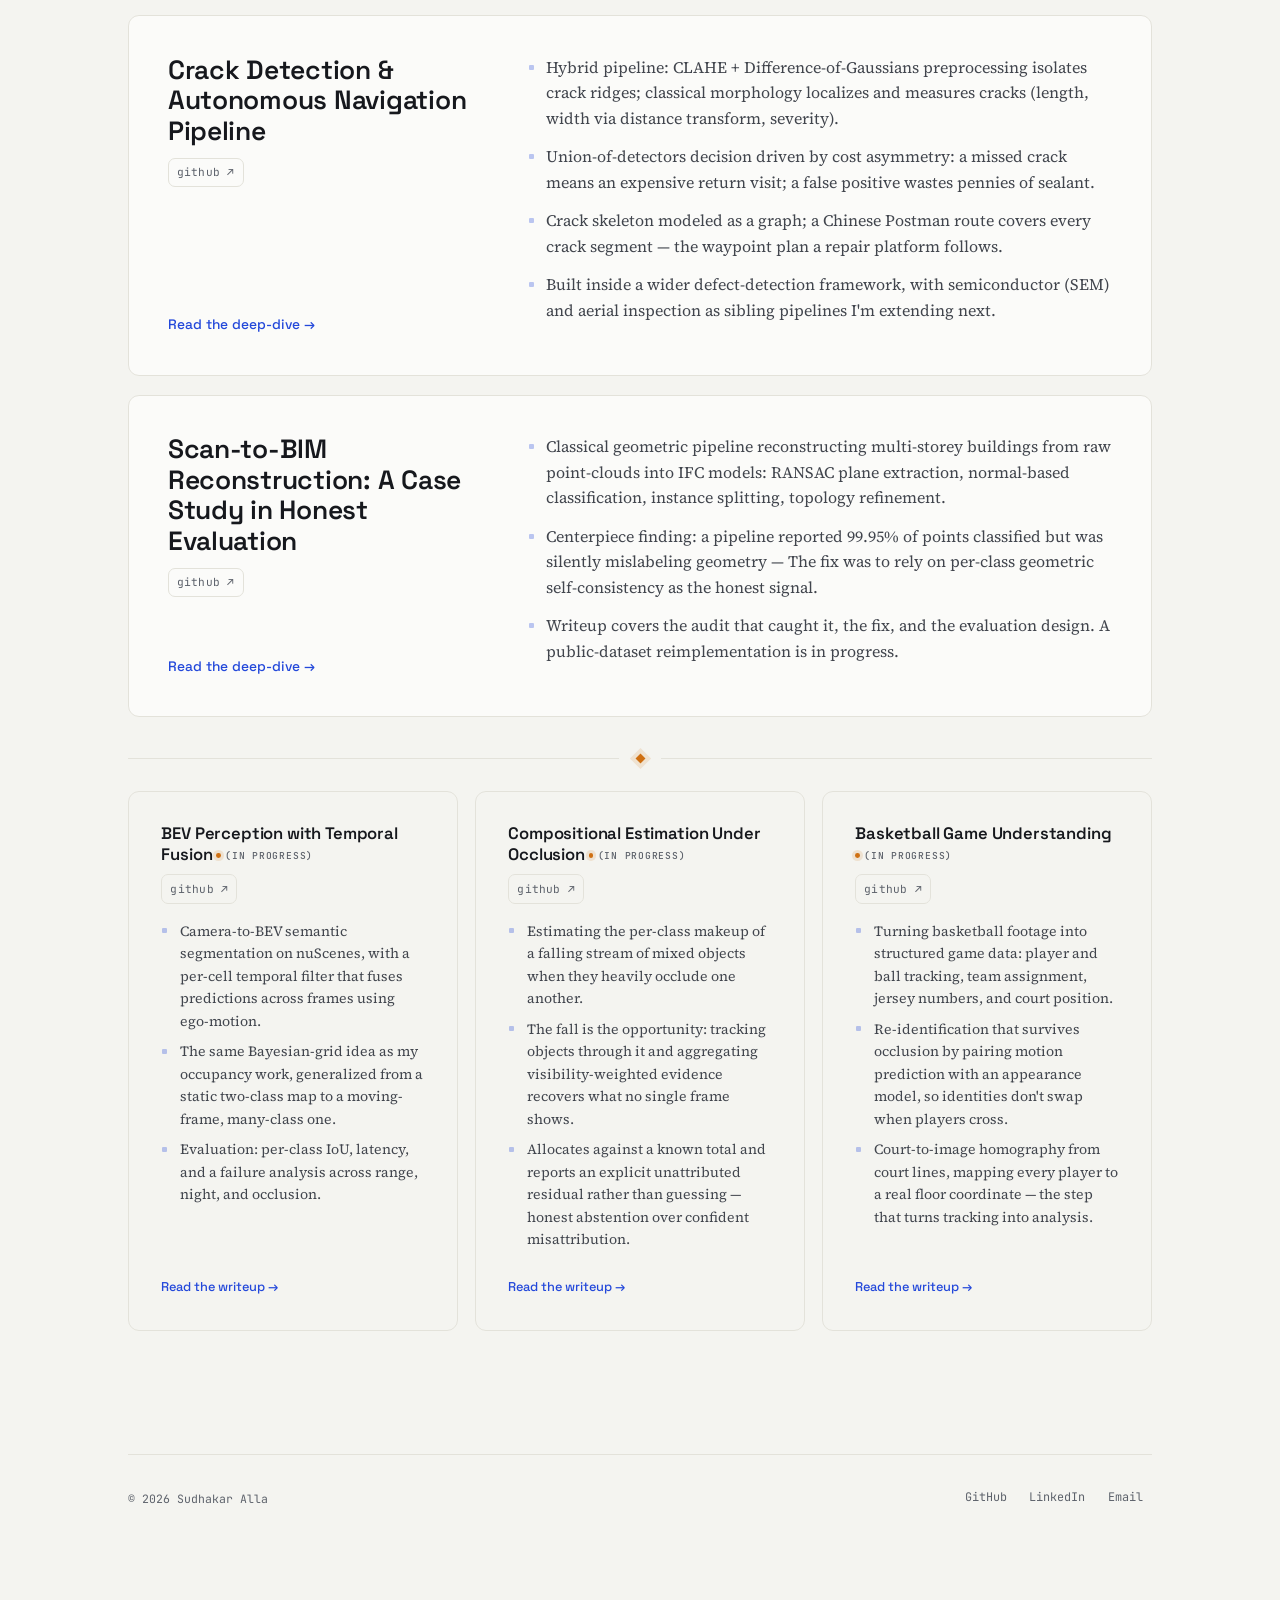
==== commit 91d9950b: "Update OG title for personal website" ====
--- a/index.html
+++ b/index.html
@@ -14,7 +14,7 @@
   <meta name="viewport" content="width=device-width, initial-scale=1.0">
   <title>Sudhakar Alla — Computer Vision and Perception Engineer</title>
   <meta name="description" content="Sudhakar Alla is a computer vision and perception engineer building systems that survive the real world — edge deployment, honest evaluation, production-hardened ML.">
-  <meta property="og:title" content="Sudhakar Alla — Senior CV/ML Engineer">
+  <meta property="og:title" content="Sudhakar Alla — CV/ML Perception Engineer">
   <meta property="og:description" content="Computer vision and perception engineer. Production systems, honest evaluation. Oakland, CA.">
   <meta property="og:type" content="website">
   <meta name="theme-color" content="#f4f4f0" media="(prefers-color-scheme: light)">
--- a/style.css
+++ b/style.css
@@ -12,7 +12,7 @@
 
 *, *::before, *::after { box-sizing: border-box; margin: 0; padding: 0; }
 
-/* ── 1. Tokens ───────────────────────────────────────────────────────────── */
+/* ── 1. Tokens ──────────────────────────────────────────────────────────────── */
 :root {
   color-scheme: light;
 
@@ -130,7 +130,7 @@
 }
 .wrap { padding-bottom: clamp(3rem, 8vw, 6rem); }
 
-/* ── 3. Nav (full-bleed sticky bar) ──────────────────────────────────────── */
+/* ── 3. Nav (full-bleed sticky bar) ────────────────────────────────────────── */
 .nav {
   position: sticky; top: 0; z-index: 100;
   border-bottom: 1px solid var(--line);
@@ -182,7 +182,7 @@
 :root[data-theme="light"] .theme-toggle .i-sun{display:none}
 :root[data-theme="light"] .theme-toggle .i-moon{display:block}
 
-/* ── 4. Hero (landing) ───────────────────────────────────────────────────── */
+/* ── 4. Hero (landing) ────────────────────────────────────────────────────── */
 header.hero {
   display: grid; grid-template-columns: 1.04fr .96fr;
   gap: clamp(2rem, 5vw, 4.2rem); align-items: center;
@@ -191,7 +191,7 @@
 }
 .hero-id { margin-bottom: 1.4rem; }
 .photo {
-  width: 60px; height: 60px; border-radius: 13px;
+  width: 130px; height: 130px; border-radius: 13px;
   border: 1px solid var(--line-strong); background: var(--surface-2);
   position: relative; overflow: hidden;
   background-image:
@@ -204,11 +204,11 @@
   box-shadow: var(--shadow-1);
 }
 .photo::before, .photo::after { /* fiducial corner ticks */
-  content:""; position:absolute; width:9px; height:9px; pointer-events:none;
+  content:""; position:absolute; width:15px; height:15px; pointer-events:none;
   border-color: var(--accent); border-style: solid;
 }
-.photo::before { top:5px; left:5px; border-width:1.5px 0 0 1.5px; }
-.photo::after  { bottom:5px; right:5px; border-width:0 1.5px 1.5px 0; }
+.photo::before { top:7px; left:7px; border-width:1.5px 0 0 1.5px; }
+.photo::after  { bottom:7px; right:7px; border-width:0 1.5px 1.5px 0; }
 img.photo { object-fit: cover; display: block; background: var(--surface-2); }
 
 .hero h1 {
@@ -293,7 +293,7 @@
 .telemetry b { color: rgba(221,229,255,.95); font-weight:500; }
 .telemetry .t-stat { color: var(--signal); }
 
-/* ── 5. Sections & headings ──────────────────────────────────────────────── */
+/* ── 5. Sections & headings ────────────────────────────────────────────────── */
 main { display: block; }
 section { padding-block: clamp(2.1rem, 5vw, 3.7rem); }
 section + section { border-top: 1px solid var(--line); }
@@ -353,7 +353,7 @@
 .about a { color: var(--accent); text-decoration: underline; text-decoration-color: var(--accent-line); text-underline-offset: 3px; }
 .about a:hover { color: var(--accent-press); }
 
-/* ── 7. Projects ─────────────────────────────────────────────────────────── */
+/* ── 7. Projects ──────────────────────────────────────────────────────────── */
 .proj-featured { display: grid; gap: 1.2rem; }
 
 .proj-split {
@@ -505,7 +505,7 @@
   white-space: nowrap; font-weight: 500;
 }
 
-/* ── 11. Page header (inner pages) ───────────────────────────────────────── */
+/* ── 11. Page header (inner pages) ─────────────────────────────────────────── */
 .page-head {
   max-width: var(--maxw-prose); margin-inline: auto;
   padding: clamp(2.2rem, 5vw, 3.4rem) 0 1.8rem;
@@ -598,7 +598,7 @@
   .card-head { flex-direction: column; gap: .5rem; align-items: flex-start; }
 }
 
-/* ── 15. Print ───────────────────────────────────────────────────────────── */
+/* ── 15. Print ──────────────────────────────────────────────────────────── */
 @media print {
   .nav, .theme-toggle, .hero-viewport, .skip-link { display: none !important; }
   body { background: #fff; color: #000; }
